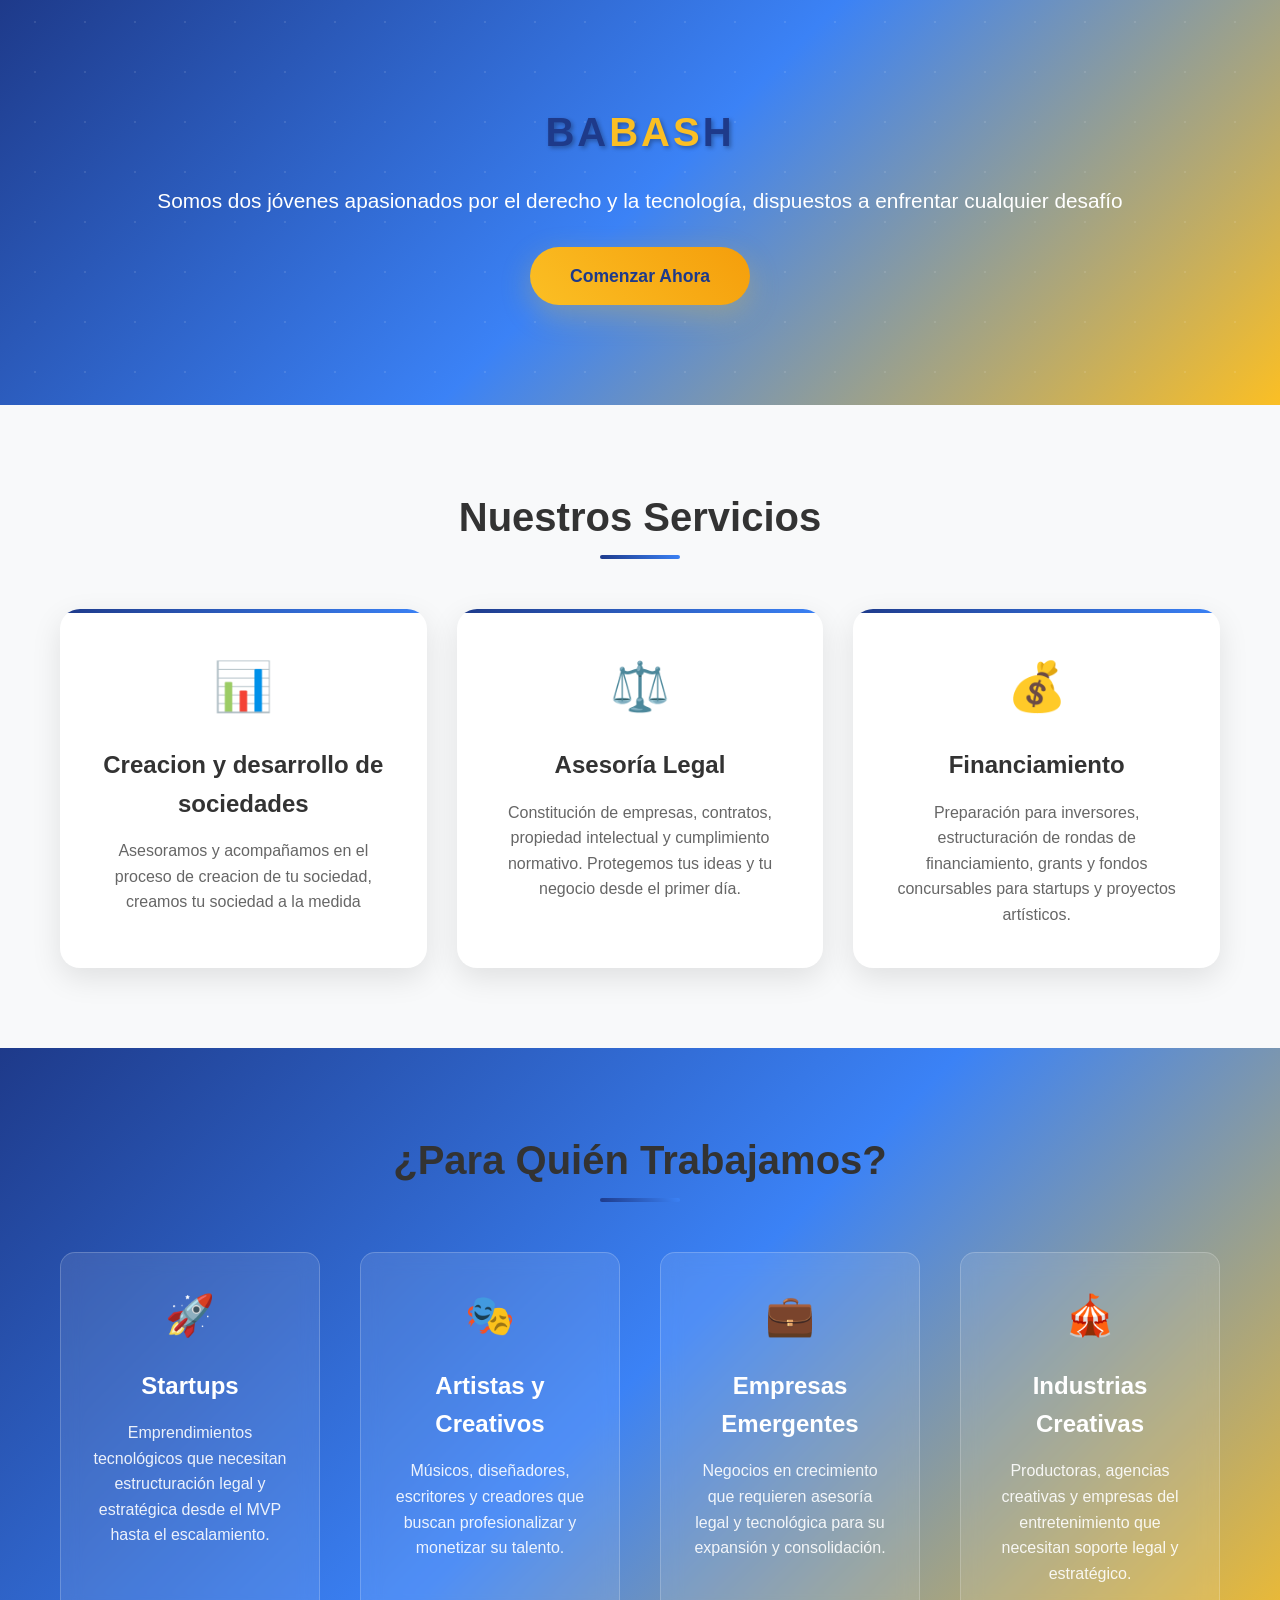
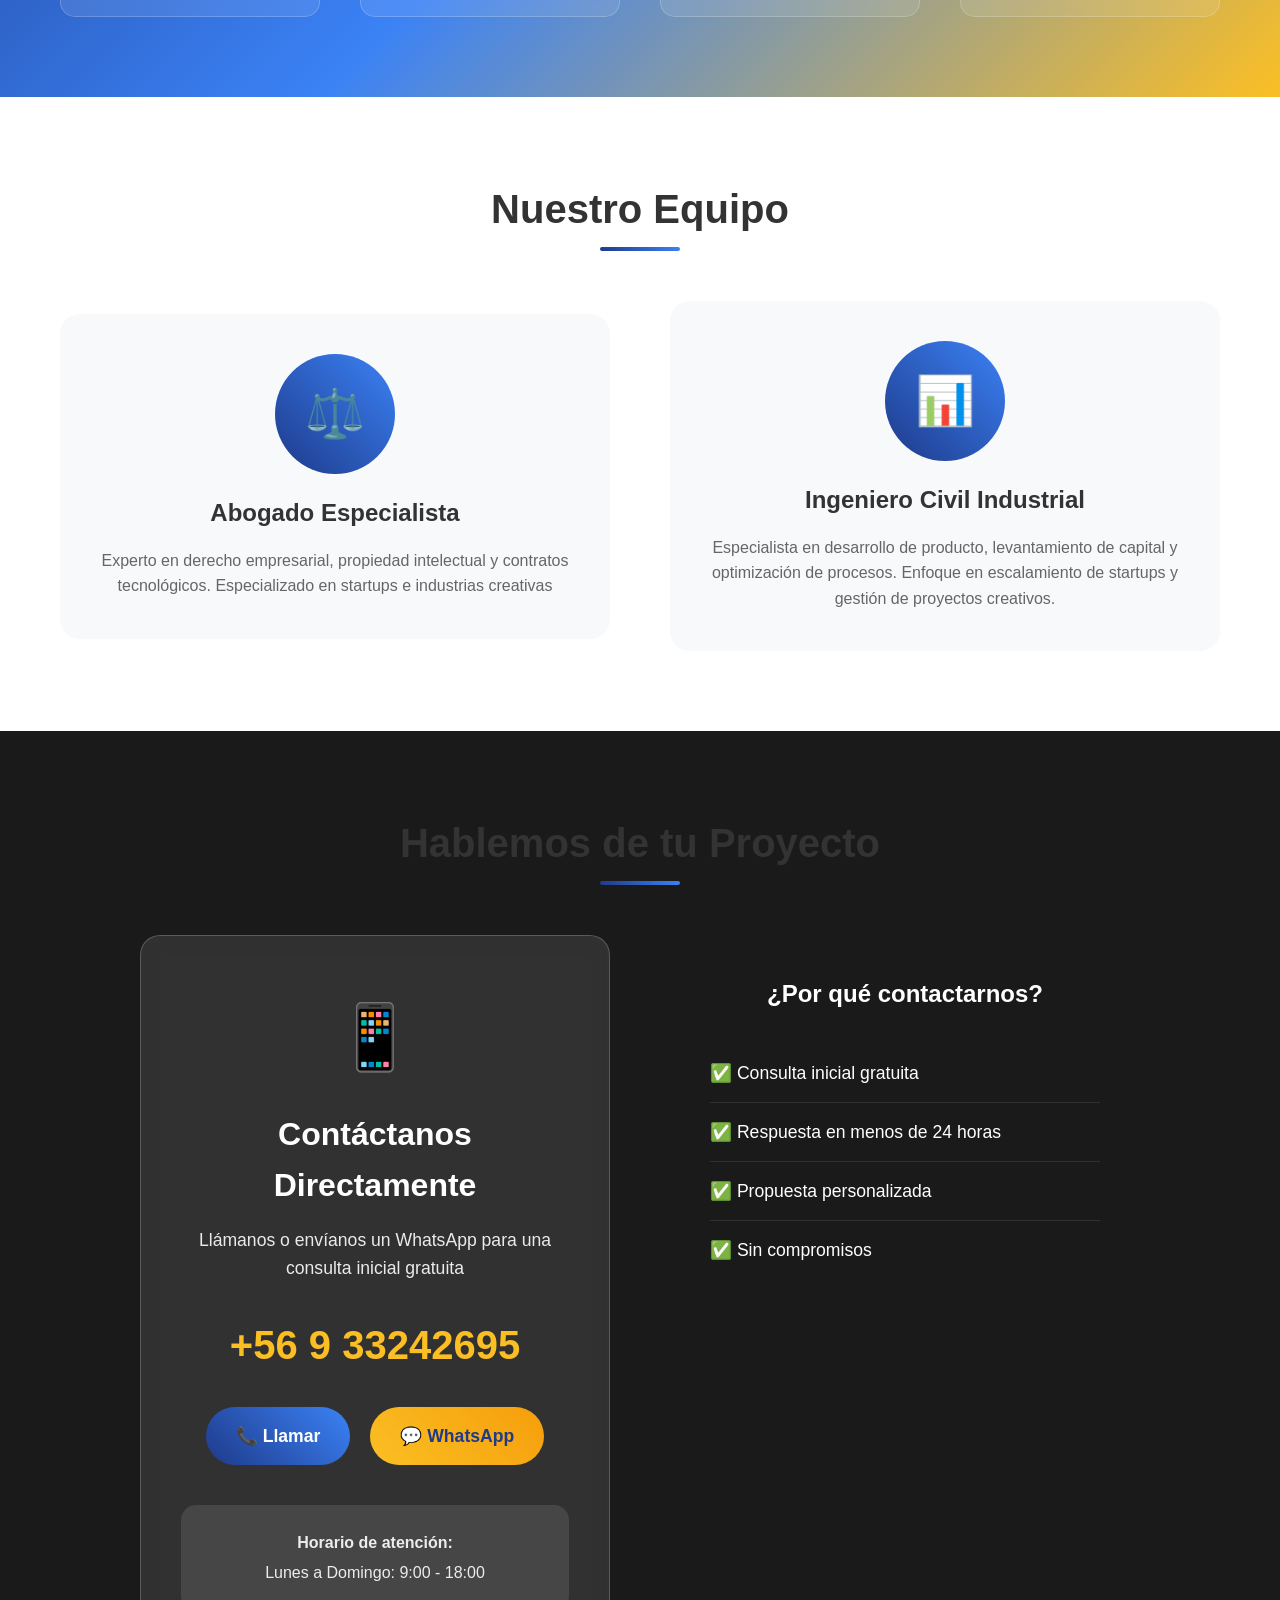
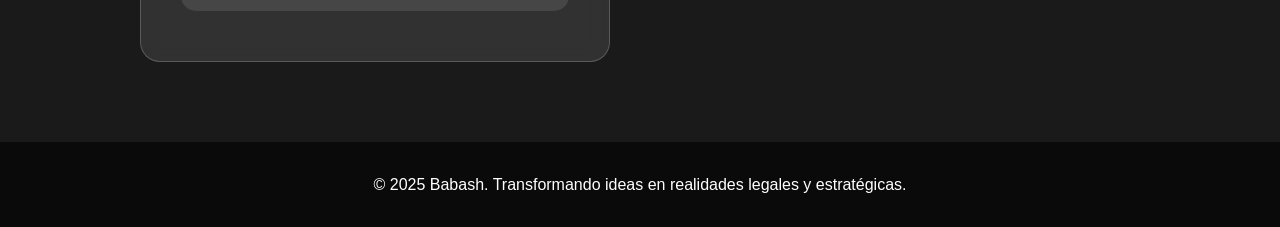
==== index.html @ da01918e "Update index.html" ====
<!DOCTYPE html>
<html lang="es">
  <head>
    <meta charset="UTF-8" />
    <meta name="viewport" content="width=device-width, initial-scale=1.0" />
    <title>
      Babash - Asesoría Legal y Estratégica para emprendedoresas
    </title>

    <!-- ===== FAVICON MEJORADO ===== -->
    <!-- ===== FAVICON ACTUAL ===== -->
    <link rel="icon" type="image/png" href="img/Ventana.png" />

    <!-- ===== CSS MODULAR ===== -->
    <link rel="stylesheet" href="css/main.css" />
    <link rel="stylesheet" href="css/hero.css" />
    <link rel="stylesheet" href="css/services.css" />
    <link rel="stylesheet" href="css/audience.css" />
    <link rel="stylesheet" href="css/about.css" />
    <link rel="stylesheet" href="css/contact.css" />
    <link rel="stylesheet" href="css/footer.css" />
  </head>
  <body>
    <!-- ===== HERO SECTION ===== -->
    <section class="hero gradient-bg">
      <div class="container">
        <div class="logo-text">
          <span class="ba">BA</span><span class="bash">BAS</span
          ><span class="h-blue">H</span>
        </div>
        <!-- <h1>BABASH</h1> -->
        <p>
          Somos dos jóvenes apasionados por el derecho y la tecnología,
          dispuestos a enfrentar cualquier desafío
        </p>
        <a href="#contacto" class="cta-button">Comenzar Ahora</a>
      </div>
    </section>

    <!-- ===== SERVICES SECTION ===== -->
    <section class="services">
      <div class="container">
        <h2 class="section-title">Nuestros Servicios</h2>
        <div class="services-grid">
          <div class="service-card">
            <div class="service-icon">📊</div>
            <h3> Creacion y desarrollo de sociedades </h3>
            <p>
              Asesoramos y acompañamos en el proceso de creacion de tu sociedad,
              creamos tu sociedad a la medida 
            </p>
          </div>

          <div class="service-card">
            <div class="service-icon">⚖️</div>
            <h3>Asesoría Legal</h3>
            <p>
              Constitución de empresas, contratos, propiedad intelectual y
              cumplimiento normativo. Protegemos tus ideas y tu negocio desde el
              primer día.
            </p>
          </div>
          <div class="service-card">
            <div class="service-icon">💰</div>
            <h3>Financiamiento</h3>
            <p>
              Preparación para inversores, estructuración de rondas de
              financiamiento, grants y fondos concursables para startups y
              proyectos artísticos.
            </p>
          </div>
        </div>
      </div>
    </section>

    <!-- ===== TARGET AUDIENCE SECTION ===== -->
    <section class="target-audience">
      <div class="container">
        <h2 class="section-title">¿Para Quién Trabajamos?</h2>
        <div class="audience-grid">
          <div class="audience-card">
            <div class="audience-icon">🚀</div>
            <h3>Startups</h3>
            <p>
              Emprendimientos tecnológicos que necesitan estructuración legal y
              estratégica desde el MVP hasta el escalamiento.
            </p>
          </div>
          <div class="audience-card">
            <div class="audience-icon">🎭</div>
            <h3>Artistas y Creativos</h3>
            <p>
              Músicos, diseñadores, escritores y creadores que buscan
              profesionalizar y monetizar su talento.
            </p>
          </div>
          <div class="audience-card">
            <div class="audience-icon">💼</div>
            <h3>Empresas Emergentes</h3>
            <p>
              Negocios en crecimiento que requieren asesoría legal y tecnológica
              para su expansión y consolidación.
            </p>
          </div>
          <div class="audience-card">
            <div class="audience-icon">🎪</div>
            <h3>Industrias Creativas</h3>
            <p>
              Productoras, agencias creativas y empresas del entretenimiento que
              necesitan soporte legal y estratégico.
            </p>
          </div>
        </div>
      </div>
    </section>

    <!-- ===== ABOUT SECTION ===== -->
    <section class="about">
      <div class="container">
        <h2 class="section-title">Nuestro Equipo</h2>
        <div class="about-content">
          <div class="profile-card">
            <div class="profile-avatar">⚖️</div>
            <h3>Abogado Especialista</h3>
            <p>
              Experto en derecho empresarial, propiedad intelectual y contratos
              tecnológicos. Especializado en startups e industrias creativas
            </p>
          </div>
          <div class="profile-card">
            <div class="profile-avatar">📊</div>
            <h3>Ingeniero Civil Industrial</h3>
            <p>
              Especialista en desarrollo de producto, levantamiento de capital y
              optimización de procesos. Enfoque en escalamiento de startups y
              gestión de proyectos creativos.
            </p>
          </div>
        </div>
      </div>
    </section>

    <!-- ===== CONTACT SECTION ===== -->
    <section class="contact" id="contacto">
      <div class="container">
        <h2 class="section-title">Hablemos de tu Proyecto</h2>
        <div class="contact-info">
          <div class="contact-card">
            <div class="contact-icon">📱</div>
            <h3>Contáctanos Directamente</h3>
            <p>
              Llámanos o envíanos un WhatsApp para una consulta inicial gratuita
            </p>
            <div class="phone-number">
              <a href="tel:+56933242695" class="phone-link">+56 9 33242695</a>
            </div>
            <div class="contact-buttons">
              <a href="tel:+56933242695" class="contact-btn call-btn"
                >📞 Llamar</a
              >
              <a
                href="https://wa.me/56933242695?text=Hola%2C%20me%20interesa%20conocer%20más%20sobre%20sus%20servicios%20de%20consultoría"
                target="_blank"
                class="contact-btn whatsapp-btn"
                >💬 WhatsApp</a
              >
            </div>
            <div class="availability">
              <p><strong>Horario de atención:</strong></p>
              <p>Lunes a Domingo: 9:00 - 18:00</p>
            </div>
          </div>
          <div class="contact-benefits">
            <h4>¿Por qué contactarnos?</h4>
            <ul>
              <li>✅ Consulta inicial gratuita</li>
              <li>✅ Respuesta en menos de 24 horas</li>
              <li>✅ Propuesta personalizada</li>
              <li>✅ Sin compromisos</li>
            </ul>
          </div>
        </div>
      </div>
    </section>

    <!-- ===== FOOTER SECTION ===== -->
    <footer class="footer">
      <div class="container">
        <p>
          &copy; 2025 Babash. Transformando ideas en realidades legales y
          estratégicas.
        </p>
      </div>
    </footer>

    <!-- ===== JAVASCRIPT MODULAR ===== -->
    <script src="js/main.js"></script>
  </body>
</html>
---- css/main.css ----
/* ===== VARIABLES GLOBALES ===== */
:root {
  --primary-blue: #1e3a8a;
  --secondary-blue: #3b82f6;
  --primary-yellow: #fbbf24;
  --secondary-yellow: #f59e0b;
  --text-dark: #333;
  --text-light: #666;
  --bg-light: #f8f9fa;
  --bg-dark: #1a1a1a;
  --white: #ffffff;
  --shadow-light: rgba(0, 0, 0, 0.1);
  --shadow-medium: rgba(0, 0, 0, 0.15);
  --shadow-heavy: rgba(0, 0, 0, 0.3);
  --gradient-primary: linear-gradient(
    135deg,
    var(--primary-blue) 0%,
    var(--secondary-blue) 50%,
    var(--primary-yellow) 100%
  );
  --gradient-yellow: linear-gradient(
    45deg,
    var(--primary-yellow),
    var(--secondary-yellow)
  );
  --gradient-blue: linear-gradient(
    45deg,
    var(--primary-blue),
    var(--secondary-blue)
  );
  --border-radius: 20px;
  --border-radius-small: 15px;
  --border-radius-large: 50px;
  --transition: all 0.3s ease;
  --container-max-width: 1200px;
  --section-padding: 80px 0;
}

/* ===== RESET Y ESTILOS BASE ===== */
* {
  margin: 0;
  padding: 0;
  box-sizing: border-box;
}

body {
  font-family: "Segoe UI", Tahoma, Geneva, Verdana, sans-serif;
  line-height: 1.6;
  color: var(--text-dark);
  overflow-x: hidden;
}

.container {
  max-width: var(--container-max-width);
  margin: 0 auto;
  padding: 0 20px;
}

/* ===== UTILIDADES ===== */
.section-title {
  text-align: center;
  font-size: 2.5rem;
  margin-bottom: 60px;
  color: var(--text-dark);
  position: relative;
}

.section-title::after {
  content: "";
  position: absolute;
  bottom: -10px;
  left: 50%;
  transform: translateX(-50%);
  width: 80px;
  height: 4px;
  background: var(--gradient-blue);
  border-radius: 2px;
}

/* ===== ANIMACIONES ===== */
@keyframes slideInUp {
  from {
    opacity: 0;
    transform: translateY(30px);
  }
  to {
    opacity: 1;
    transform: translateY(0);
  }
}

@keyframes float {
  0% {
    transform: translate(0, 0);
  }
  100% {
    transform: translate(-50px, -50px);
  }
}

/* ===== RESPONSIVE ===== */
@media (max-width: 768px) {
  .section-title {
    font-size: 2rem;
  }

  .container {
    padding: 0 15px;
  }
}
---- css/hero.css ----
/* ===== HERO SECTION ===== */
.gradient-bg {
  background: var(--gradient-primary);
  position: relative;
  overflow: hidden;
}

.gradient-bg::before {
  content: "";
  position: absolute;
  top: -50%;
  left: -50%;
  width: 200%;
  height: 200%;
  background: radial-gradient(
    circle,
    rgba(255, 255, 255, 0.1) 1px,
    transparent 1px
  );
  background-size: 50px 50px;
  animation: float 20s linear infinite;
}

.hero {
  padding: 100px 0;
  text-align: center;
  color: var(--white);
  position: relative;
  z-index: 1;
}

.logo-text {
  font-size: 2.5rem;
  font-weight: 700;
  margin-bottom: 20px;
  text-shadow: 2px 2px 4px rgba(0, 0, 0, 0.3);
  animation: slideInUp 1s ease-out 0.1s both;
  letter-spacing: 3px;
  text-transform: uppercase;
}

.logo-text .ba {
  color: var(--primary-blue);
}

.logo-text .bash {
  color: var(--primary-yellow);
}

.logo-text .h-blue {
  color: var(--primary-blue);
}

.hero-logo {
  margin-bottom: 30px;
  animation: slideInUp 1s ease-out 0.1s both;
}

.logo-image {
  max-width: 200px;
  height: auto;
  border-radius: 15px;
  box-shadow: 0 10px 30px rgba(0, 0, 0, 0.2);
  transition: var(--transition);
}

.logo-image:hover {
  transform: scale(1.05);
  box-shadow: 0 15px 40px rgba(0, 0, 0, 0.3);
}

.hero h1 {
  font-size: 3.5rem;
  margin-bottom: 20px;
  font-weight: 700;
  text-shadow: 2px 2px 4px rgba(0, 0, 0, 0.3);
  animation: slideInUp 1s ease-out;
}

.hero p {
  font-size: 1.3rem;
  margin-bottom: 30px;
  opacity: 0.9;
  animation: slideInUp 1s ease-out 0.2s both;
}

.cta-button {
  display: inline-block;
  background: var(--gradient-yellow);
  color: var(--primary-blue);
  padding: 15px 40px;
  text-decoration: none;
  border-radius: var(--border-radius-large);
  font-weight: 600;
  font-size: 1.1rem;
  transition: var(--transition);
  box-shadow: 0 10px 30px rgba(251, 191, 36, 0.3);
  animation: slideInUp 1s ease-out 0.4s both;
}

.cta-button:hover {
  transform: translateY(-3px);
  box-shadow: 0 15px 40px rgba(251, 191, 36, 0.4);
}

/* ===== RESPONSIVE HERO ===== */
@media (max-width: 768px) {
  .hero h1 {
    font-size: 2.5rem;
  }

  .hero p {
    font-size: 1.1rem;
  }

  .logo-text {
    font-size: 2rem;
  }

  .logo-image {
    max-width: 150px;
  }
}
---- css/services.css ----
/* ===== SERVICES SECTION ===== */
.services {
  padding: var(--section-padding);
  background: var(--bg-light);
}

.services-grid {
  display: grid;
  grid-template-columns: repeat(auto-fit, minmax(300px, 1fr));
  gap: 30px;
  margin-top: 50px;
}

.service-card {
  background: var(--white);
  padding: 40px 30px;
  border-radius: var(--border-radius);
  text-align: center;
  box-shadow: 0 10px 30px var(--shadow-light);
  transition: var(--transition);
  position: relative;
  overflow: hidden;
}

.service-card::before {
  content: "";
  position: absolute;
  top: 0;
  left: 0;
  right: 0;
  height: 4px;
  background: var(--gradient-blue);
}

.service-card:hover {
  transform: translateY(-10px);
  box-shadow: 0 20px 50px var(--shadow-medium);
}

.service-icon {
  font-size: 3rem;
  margin-bottom: 20px;
  color: var(--primary-blue);
}

.service-card h3 {
  font-size: 1.5rem;
  margin-bottom: 15px;
  color: var(--text-dark);
}

.service-card p {
  color: var(--text-light);
  line-height: 1.6;
}

/* ===== RESPONSIVE SERVICES ===== */
@media (max-width: 768px) {
  .services-grid {
    grid-template-columns: 1fr;
  }
}
---- css/audience.css ----
/* ===== TARGET AUDIENCE SECTION ===== */
.target-audience {
  padding: var(--section-padding);
  background: var(--gradient-primary);
  color: var(--white);
}

.audience-grid {
  display: grid;
  grid-template-columns: repeat(auto-fit, minmax(250px, 1fr));
  gap: 40px;
  margin-top: 50px;
}

.audience-card {
  text-align: center;
  padding: 30px;
  background: rgba(255, 255, 255, 0.1);
  border-radius: var(--border-radius-small);
  backdrop-filter: blur(10px);
  border: 1px solid rgba(255, 255, 255, 0.2);
  transition: var(--transition);
}

.audience-card:hover {
  transform: translateY(-5px);
  background: rgba(255, 255, 255, 0.15);
}

.audience-icon {
  font-size: 2.5rem;
  margin-bottom: 20px;
}

.audience-card h3 {
  font-size: 1.5rem;
  margin-bottom: 15px;
  color: var(--white);
}

.audience-card p {
  color: rgba(255, 255, 255, 0.9);
  line-height: 1.6;
}
---- css/about.css ----
/* ===== ABOUT SECTION ===== */
.about {
  padding: var(--section-padding);
  background: var(--white);
}

.about-content {
  display: grid;
  grid-template-columns: 1fr 1fr;
  gap: 60px;
  align-items: center;
}

.profile-card {
  text-align: center;
  padding: 40px;
  background: var(--bg-light);
  border-radius: var(--border-radius);
  transition: var(--transition);
}

.profile-card:hover {
  transform: translateY(-5px);
  box-shadow: 0 20px 40px var(--shadow-light);
}

.profile-avatar {
  width: 120px;
  height: 120px;
  border-radius: 50%;
  background: var(--gradient-blue);
  margin: 0 auto 20px;
  display: flex;
  align-items: center;
  justify-content: center;
  font-size: 3rem;
  color: var(--white);
}

.profile-card h3 {
  font-size: 1.5rem;
  margin-bottom: 15px;
  color: var(--text-dark);
}

.profile-card p {
  color: var(--text-light);
  line-height: 1.6;
}

/* ===== RESPONSIVE ABOUT ===== */
@media (max-width: 768px) {
  .about-content {
    grid-template-columns: 1fr;
    gap: 40px;
  }
}
---- css/contact.css ----
/* ===== CONTACT SECTION ===== */
.contact {
  padding: var(--section-padding);
  background: var(--bg-dark);
  color: var(--white);
}

.contact-info {
  display: grid;
  grid-template-columns: 1fr 1fr;
  gap: 60px;
  align-items: start;
  max-width: 1000px;
  margin: 0 auto;
}

.contact-card {
  text-align: center;
  padding: 50px 40px;
  background: rgba(255, 255, 255, 0.1);
  border-radius: var(--border-radius);
  backdrop-filter: blur(10px);
  border: 1px solid rgba(255, 255, 255, 0.2);
}

.contact-icon {
  font-size: 4rem;
  margin-bottom: 20px;
}

.contact-card h3 {
  font-size: 2rem;
  margin-bottom: 15px;
  color: var(--white);
}

.contact-card p {
  font-size: 1.1rem;
  margin-bottom: 30px;
  opacity: 0.9;
}

.phone-number {
  margin-bottom: 30px;
}

.phone-link {
  font-size: 2.5rem;
  font-weight: 700;
  color: var(--primary-yellow);
  text-decoration: none;
  display: block;
  margin-bottom: 20px;
  transition: var(--transition);
}

.phone-link:hover {
  color: var(--secondary-yellow);
  transform: scale(1.05);
}

.contact-buttons {
  display: flex;
  gap: 20px;
  justify-content: center;
  margin-bottom: 40px;
}

.contact-btn {
  padding: 15px 30px;
  border-radius: var(--border-radius-large);
  text-decoration: none;
  font-weight: 600;
  font-size: 1.1rem;
  transition: var(--transition);
  display: flex;
  align-items: center;
  gap: 10px;
}

.call-btn {
  background: var(--gradient-blue);
  color: var(--white);
}

.whatsapp-btn {
  background: var(--gradient-yellow);
  color: var(--primary-blue);
}

.contact-btn:hover {
  transform: translateY(-3px);
  box-shadow: 0 10px 30px var(--shadow-heavy);
}

.availability {
  background: rgba(255, 255, 255, 0.1);
  padding: 20px;
  border-radius: var(--border-radius-small);
  margin-top: 20px;
}

.availability p {
  margin: 5px 0;
  font-size: 1rem;
}

.contact-benefits {
  padding: 40px;
}

.contact-benefits h4 {
  font-size: 1.5rem;
  margin-bottom: 30px;
  color: var(--white);
  text-align: center;
}

.contact-benefits ul {
  list-style: none;
  padding: 0;
}

.contact-benefits li {
  padding: 15px 0;
  font-size: 1.1rem;
  border-bottom: 1px solid rgba(255, 255, 255, 0.1);
}

.contact-benefits li:last-child {
  border-bottom: none;
}

/* ===== RESPONSIVE CONTACT ===== */
@media (max-width: 768px) {
  .contact-info {
    grid-template-columns: 1fr;
    gap: 40px;
  }

  .contact-buttons {
    flex-direction: column;
    gap: 15px;
  }

  .phone-link {
    font-size: 2rem;
  }
}
---- css/footer.css ----
/* ===== FOOTER SECTION ===== */
.footer {
  background: #0a0a0a;
  color: var(--white);
  text-align: center;
  padding: 30px 0;
}
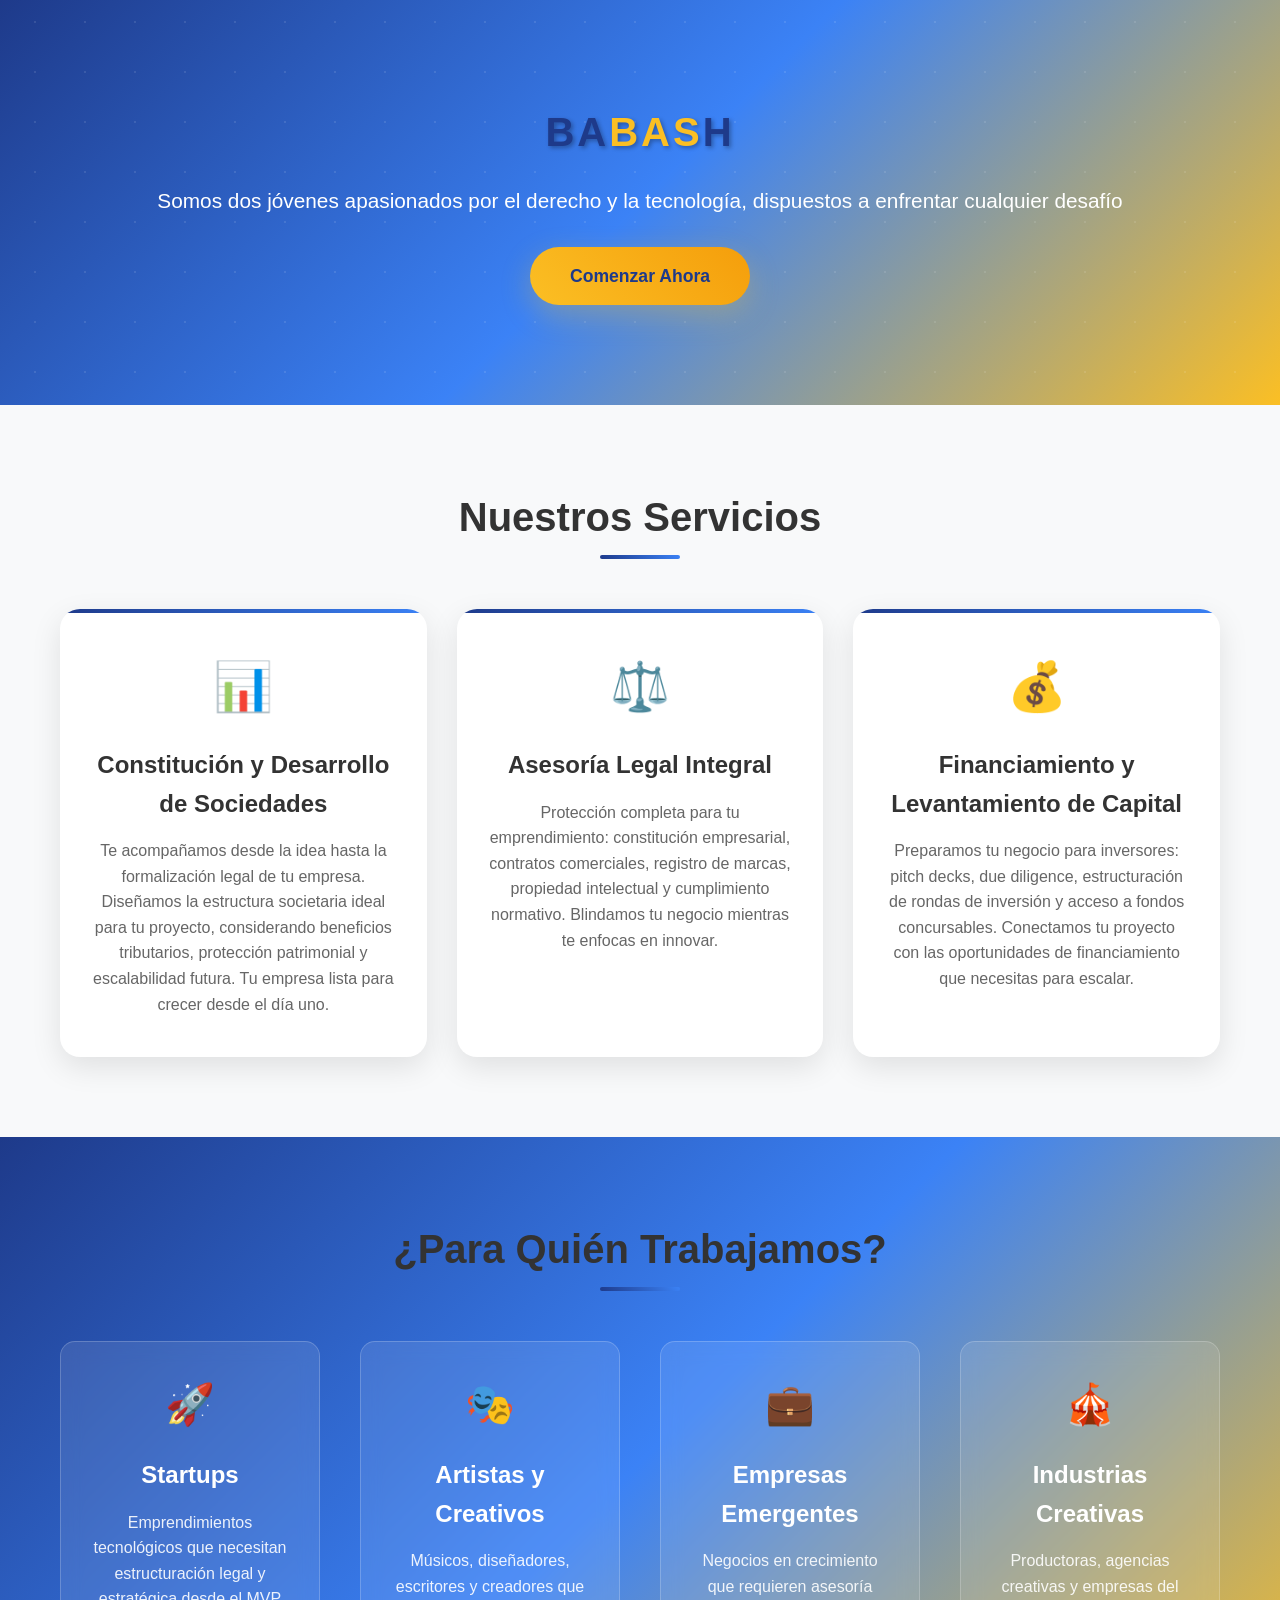
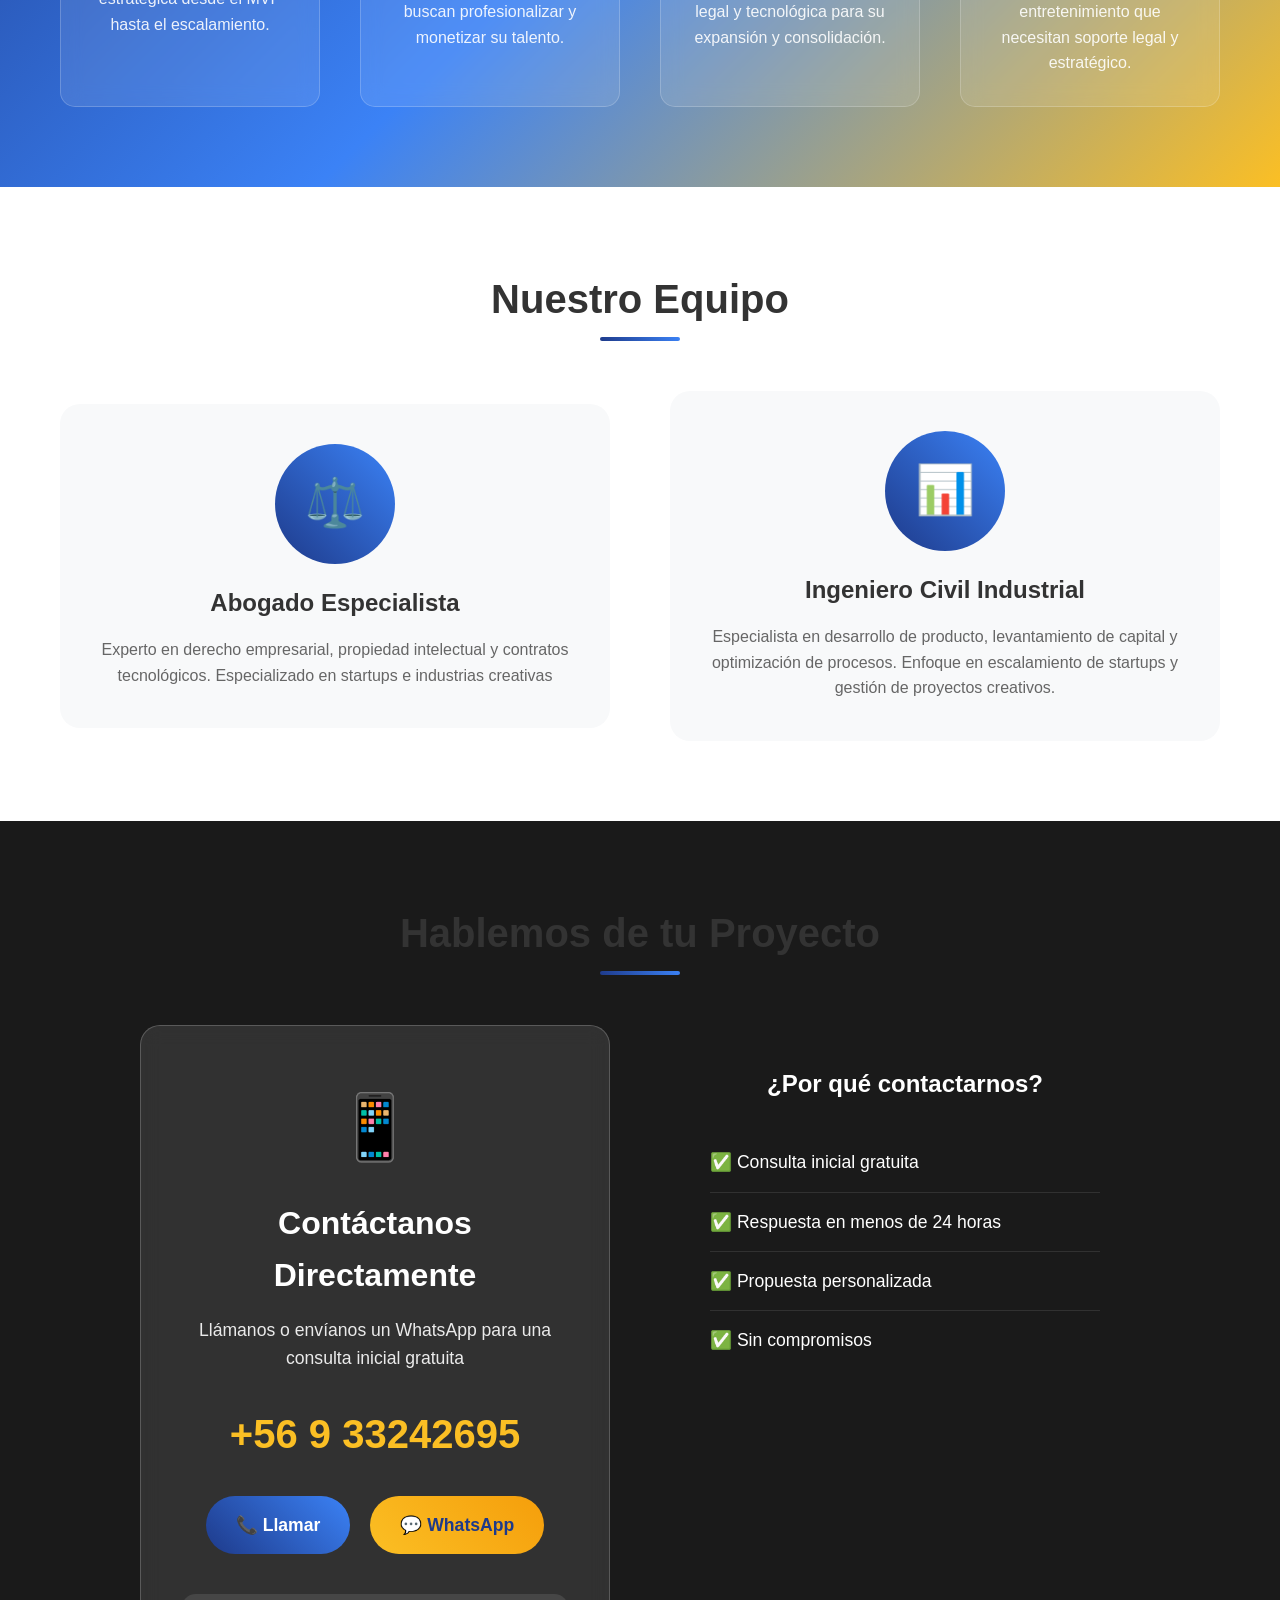
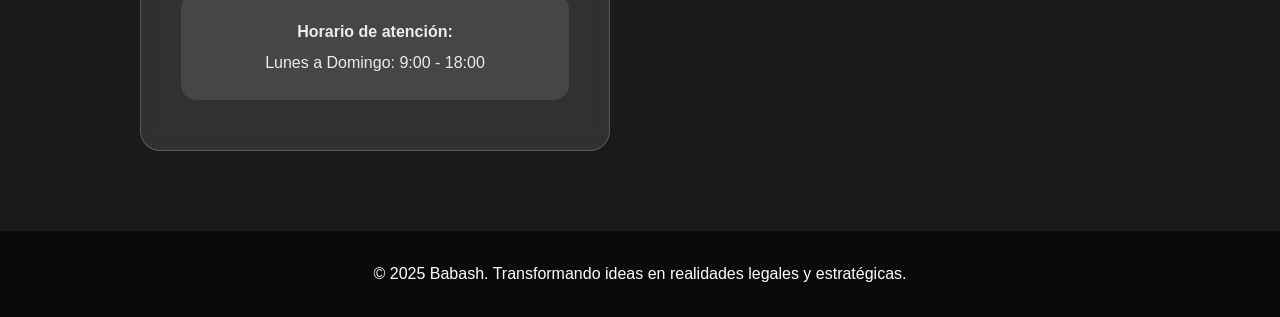
==== commit 08f20dae: "Mejorar texto de servicios para emprendedores" ====
--- a/index.html
+++ b/index.html
@@ -3,9 +3,7 @@
   <head>
     <meta charset="UTF-8" />
     <meta name="viewport" content="width=device-width, initial-scale=1.0" />
-    <title>
-      Babash - Asesoría Legal y Estratégica para emprendedoresas
-    </title>
+    <title>Babash - Asesoría Legal y Estratégica para emprendedoresas</title>
 
     <!-- ===== FAVICON MEJORADO ===== -->
     <!-- ===== FAVICON ACTUAL ===== -->
@@ -44,29 +42,34 @@
         <div class="services-grid">
           <div class="service-card">
             <div class="service-icon">📊</div>
-            <h3> Creacion y desarrollo de sociedades </h3>
-            <p>
-              Asesoramos y acompañamos en el proceso de creacion de tu sociedad,
-              creamos tu sociedad a la medida 
+            <h3>Constitución y Desarrollo de Sociedades</h3>
+            <p>
+              Te acompañamos desde la idea hasta la formalización legal de tu
+              empresa. Diseñamos la estructura societaria ideal para tu
+              proyecto, considerando beneficios tributarios, protección
+              patrimonial y escalabilidad futura. Tu empresa lista para crecer
+              desde el día uno.
             </p>
           </div>
 
           <div class="service-card">
             <div class="service-icon">⚖️</div>
-            <h3>Asesoría Legal</h3>
-            <p>
-              Constitución de empresas, contratos, propiedad intelectual y
-              cumplimiento normativo. Protegemos tus ideas y tu negocio desde el
-              primer día.
+            <h3>Asesoría Legal Integral</h3>
+            <p>
+              Protección completa para tu emprendimiento: constitución
+              empresarial, contratos comerciales, registro de marcas, propiedad
+              intelectual y cumplimiento normativo. Blindamos tu negocio
+              mientras te enfocas en innovar.
             </p>
           </div>
           <div class="service-card">
             <div class="service-icon">💰</div>
-            <h3>Financiamiento</h3>
-            <p>
-              Preparación para inversores, estructuración de rondas de
-              financiamiento, grants y fondos concursables para startups y
-              proyectos artísticos.
+            <h3>Financiamiento y Levantamiento de Capital</h3>
+            <p>
+              Preparamos tu negocio para inversores: pitch decks, due diligence,
+              estructuración de rondas de inversión y acceso a fondos
+              concursables. Conectamos tu proyecto con las oportunidades de
+              financiamiento que necesitas para escalar.
             </p>
           </div>
         </div>
@@ -197,4 +200,3 @@
     <script src="js/main.js"></script>
   </body>
 </html>
-
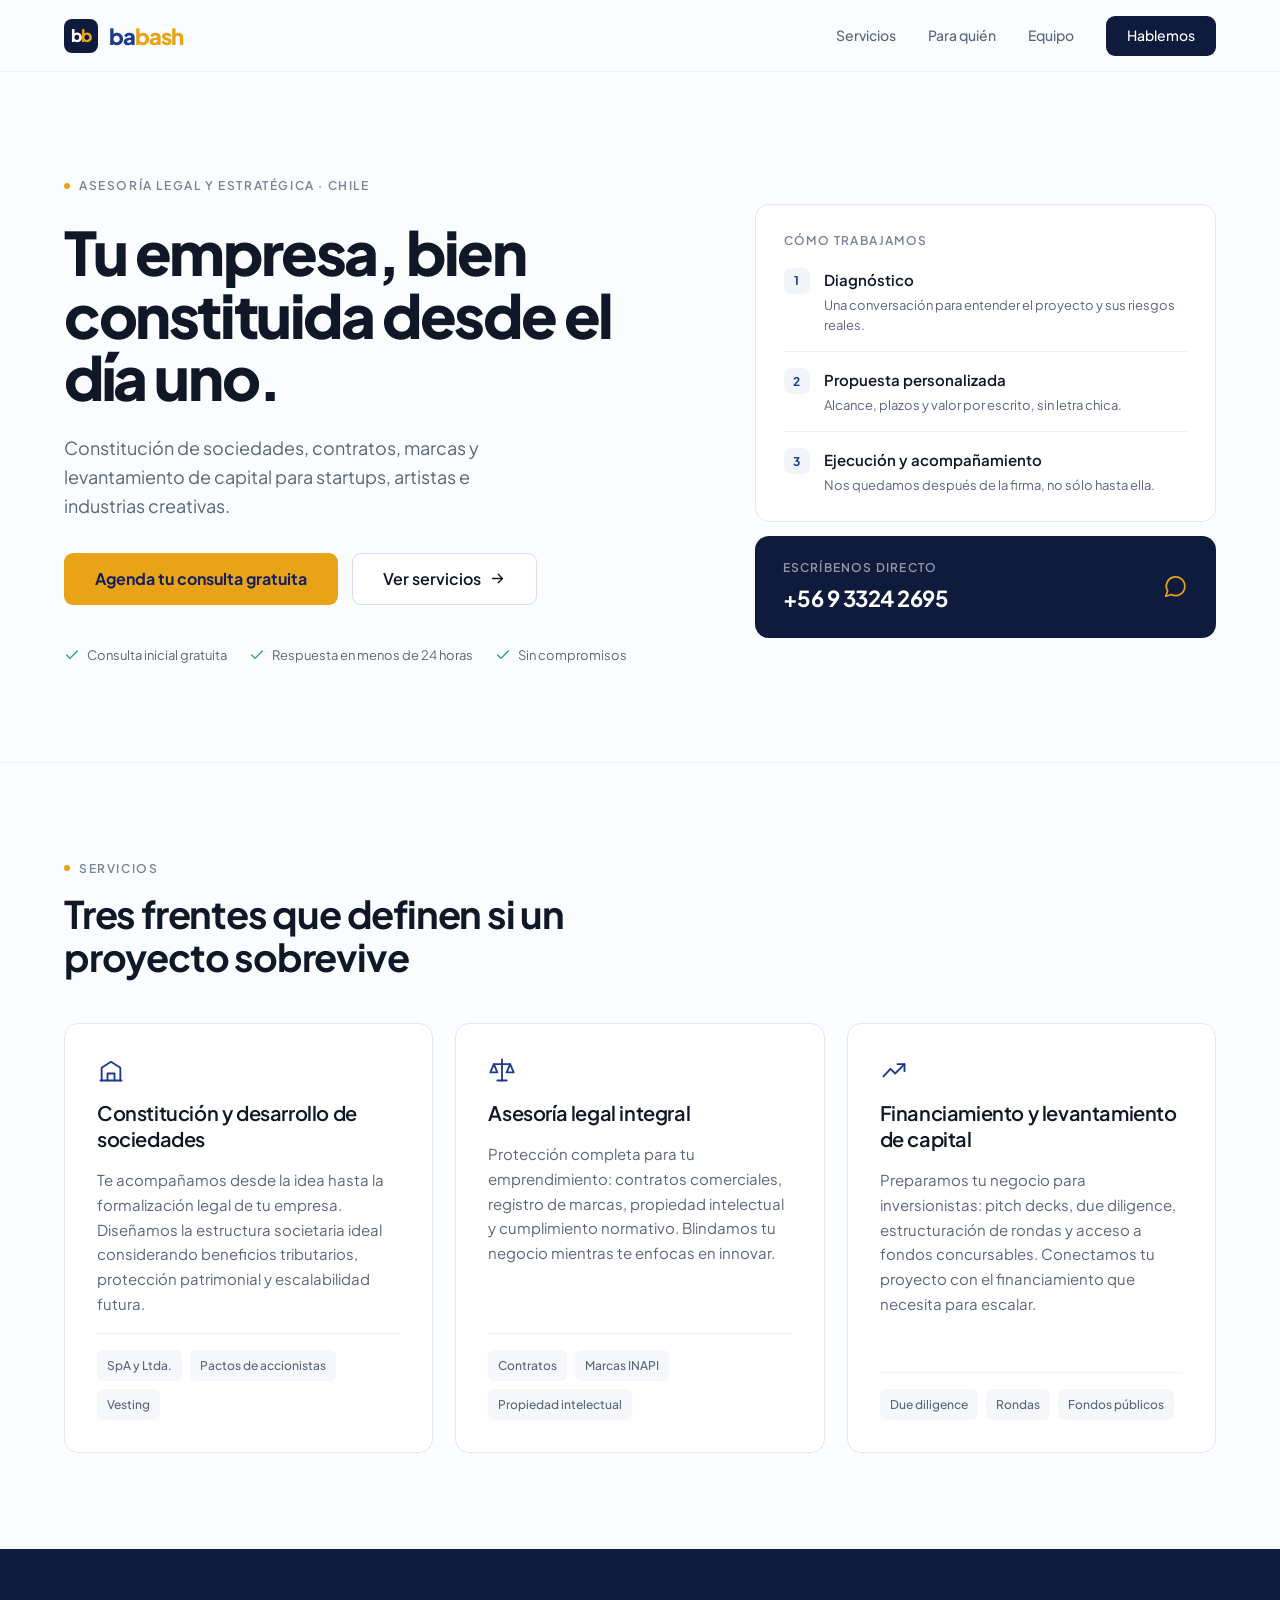
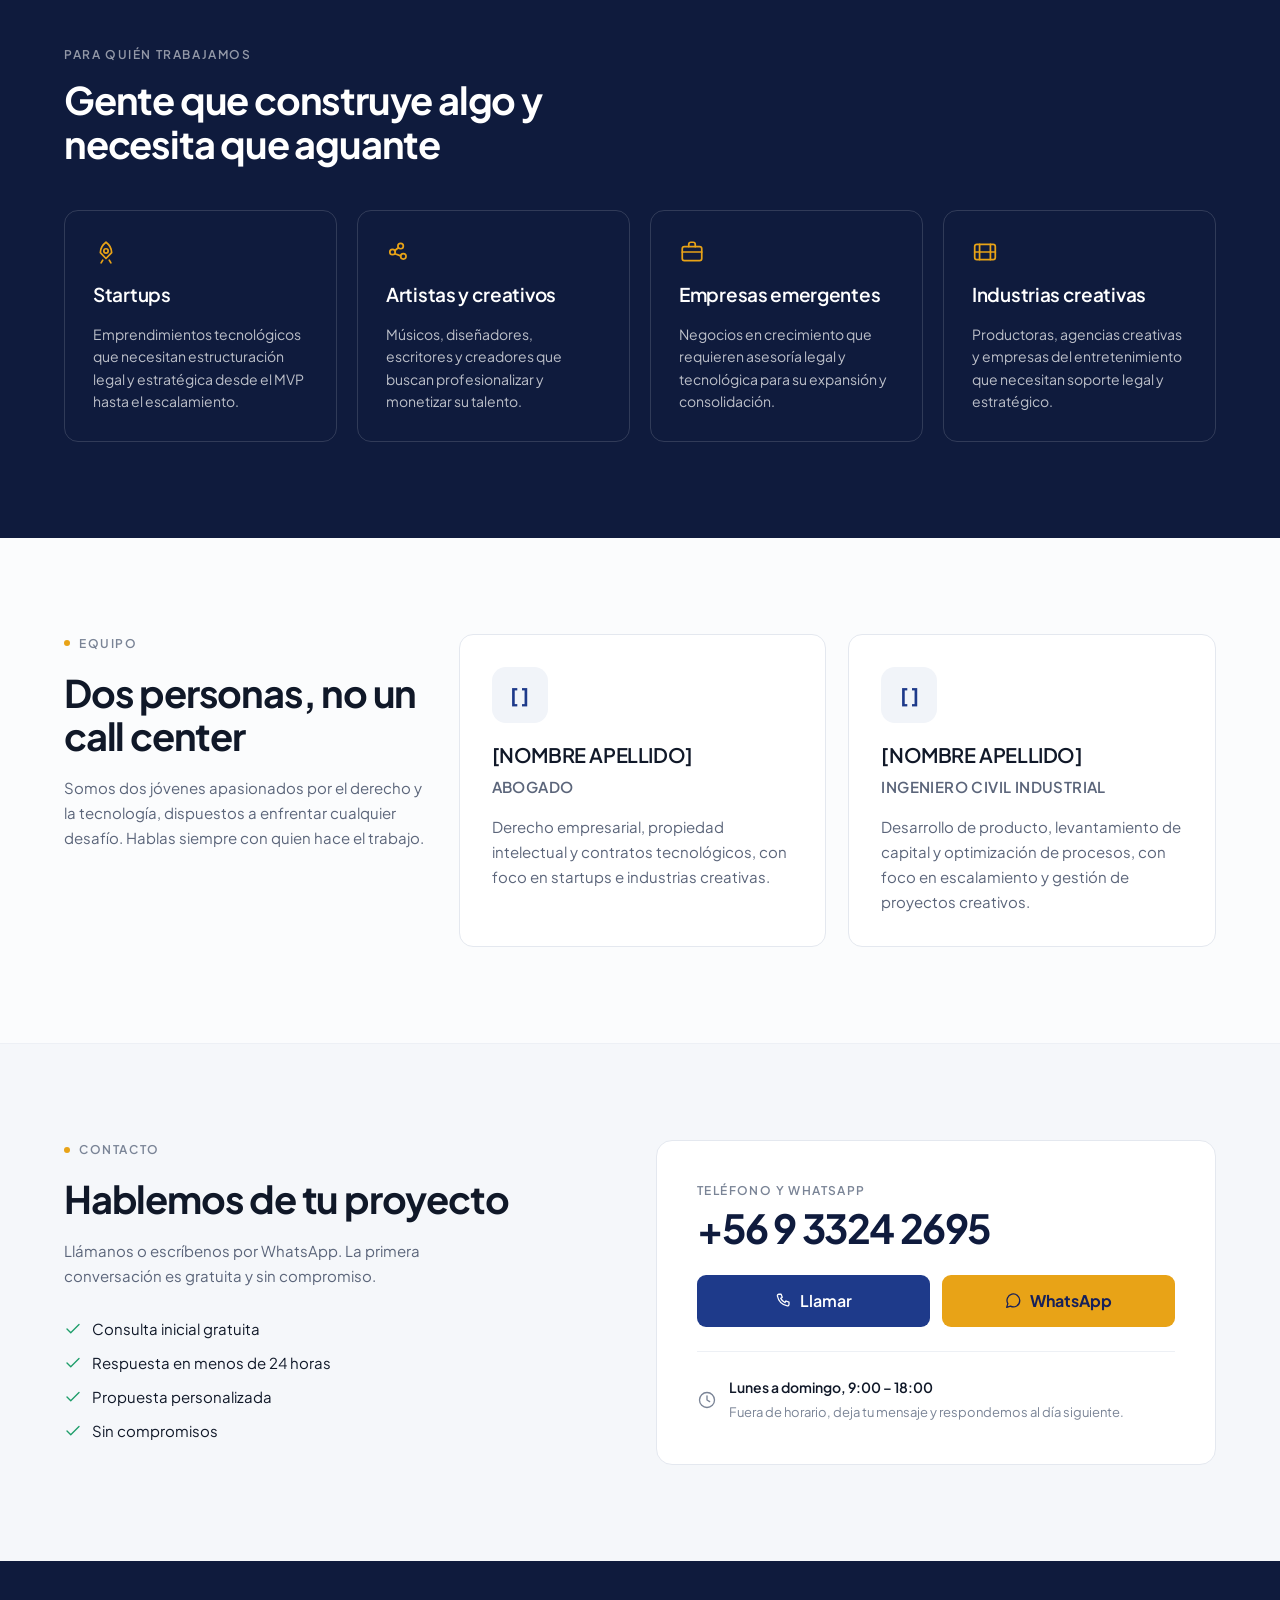
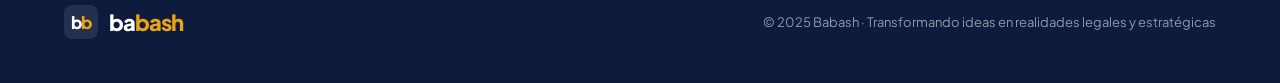
==== commit cb5474f9: "Rediseño: identidad refinada y sistema visual nuevo Logo: - Unifica las tres versiones que convivían" ====
--- a/index.html
+++ b/index.html
@@ -1,202 +1,689 @@
-<!DOCTYPE html>
-<html lang="es">
-  <head>
-    <meta charset="UTF-8" />
-    <meta name="viewport" content="width=device-width, initial-scale=1.0" />
-    <title>Babash - Asesoría Legal y Estratégica para emprendedoresas</title>
-
-    <!-- ===== FAVICON MEJORADO ===== -->
-    <!-- ===== FAVICON ACTUAL ===== -->
-    <link rel="icon" type="image/png" href="img/Ventana.png" />
-
-    <!-- ===== CSS MODULAR ===== -->
-    <link rel="stylesheet" href="css/main.css" />
-    <link rel="stylesheet" href="css/hero.css" />
-    <link rel="stylesheet" href="css/services.css" />
-    <link rel="stylesheet" href="css/audience.css" />
-    <link rel="stylesheet" href="css/about.css" />
-    <link rel="stylesheet" href="css/contact.css" />
-    <link rel="stylesheet" href="css/footer.css" />
-  </head>
-  <body>
-    <!-- ===== HERO SECTION ===== -->
-    <section class="hero gradient-bg">
-      <div class="container">
-        <div class="logo-text">
-          <span class="ba">BA</span><span class="bash">BAS</span
-          ><span class="h-blue">H</span>
-        </div>
-        <!-- <h1>BABASH</h1> -->
-        <p>
-          Somos dos jóvenes apasionados por el derecho y la tecnología,
-          dispuestos a enfrentar cualquier desafío
-        </p>
-        <a href="#contacto" class="cta-button">Comenzar Ahora</a>
-      </div>
-    </section>
-
-    <!-- ===== SERVICES SECTION ===== -->
-    <section class="services">
-      <div class="container">
-        <h2 class="section-title">Nuestros Servicios</h2>
-        <div class="services-grid">
-          <div class="service-card">
-            <div class="service-icon">📊</div>
-            <h3>Constitución y Desarrollo de Sociedades</h3>
-            <p>
-              Te acompañamos desde la idea hasta la formalización legal de tu
-              empresa. Diseñamos la estructura societaria ideal para tu
-              proyecto, considerando beneficios tributarios, protección
-              patrimonial y escalabilidad futura. Tu empresa lista para crecer
-              desde el día uno.
-            </p>
-          </div>
-
-          <div class="service-card">
-            <div class="service-icon">⚖️</div>
-            <h3>Asesoría Legal Integral</h3>
-            <p>
-              Protección completa para tu emprendimiento: constitución
-              empresarial, contratos comerciales, registro de marcas, propiedad
-              intelectual y cumplimiento normativo. Blindamos tu negocio
-              mientras te enfocas en innovar.
-            </p>
-          </div>
-          <div class="service-card">
-            <div class="service-icon">💰</div>
-            <h3>Financiamiento y Levantamiento de Capital</h3>
-            <p>
-              Preparamos tu negocio para inversores: pitch decks, due diligence,
-              estructuración de rondas de inversión y acceso a fondos
-              concursables. Conectamos tu proyecto con las oportunidades de
-              financiamiento que necesitas para escalar.
-            </p>
-          </div>
-        </div>
-      </div>
-    </section>
-
-    <!-- ===== TARGET AUDIENCE SECTION ===== -->
-    <section class="target-audience">
-      <div class="container">
-        <h2 class="section-title">¿Para Quién Trabajamos?</h2>
-        <div class="audience-grid">
-          <div class="audience-card">
-            <div class="audience-icon">🚀</div>
-            <h3>Startups</h3>
-            <p>
-              Emprendimientos tecnológicos que necesitan estructuración legal y
-              estratégica desde el MVP hasta el escalamiento.
-            </p>
-          </div>
-          <div class="audience-card">
-            <div class="audience-icon">🎭</div>
-            <h3>Artistas y Creativos</h3>
-            <p>
-              Músicos, diseñadores, escritores y creadores que buscan
-              profesionalizar y monetizar su talento.
-            </p>
-          </div>
-          <div class="audience-card">
-            <div class="audience-icon">💼</div>
-            <h3>Empresas Emergentes</h3>
-            <p>
-              Negocios en crecimiento que requieren asesoría legal y tecnológica
-              para su expansión y consolidación.
-            </p>
-          </div>
-          <div class="audience-card">
-            <div class="audience-icon">🎪</div>
-            <h3>Industrias Creativas</h3>
-            <p>
-              Productoras, agencias creativas y empresas del entretenimiento que
-              necesitan soporte legal y estratégico.
-            </p>
-          </div>
-        </div>
-      </div>
-    </section>
-
-    <!-- ===== ABOUT SECTION ===== -->
-    <section class="about">
-      <div class="container">
-        <h2 class="section-title">Nuestro Equipo</h2>
-        <div class="about-content">
-          <div class="profile-card">
-            <div class="profile-avatar">⚖️</div>
-            <h3>Abogado Especialista</h3>
-            <p>
-              Experto en derecho empresarial, propiedad intelectual y contratos
-              tecnológicos. Especializado en startups e industrias creativas
-            </p>
-          </div>
-          <div class="profile-card">
-            <div class="profile-avatar">📊</div>
-            <h3>Ingeniero Civil Industrial</h3>
-            <p>
-              Especialista en desarrollo de producto, levantamiento de capital y
-              optimización de procesos. Enfoque en escalamiento de startups y
-              gestión de proyectos creativos.
-            </p>
-          </div>
-        </div>
-      </div>
-    </section>
-
-    <!-- ===== CONTACT SECTION ===== -->
-    <section class="contact" id="contacto">
-      <div class="container">
-        <h2 class="section-title">Hablemos de tu Proyecto</h2>
-        <div class="contact-info">
-          <div class="contact-card">
-            <div class="contact-icon">📱</div>
-            <h3>Contáctanos Directamente</h3>
-            <p>
-              Llámanos o envíanos un WhatsApp para una consulta inicial gratuita
-            </p>
-            <div class="phone-number">
-              <a href="tel:+56933242695" class="phone-link">+56 9 33242695</a>
-            </div>
-            <div class="contact-buttons">
-              <a href="tel:+56933242695" class="contact-btn call-btn"
-                >📞 Llamar</a
-              >
-              <a
-                href="https://wa.me/56933242695?text=Hola%2C%20me%20interesa%20conocer%20más%20sobre%20sus%20servicios%20de%20consultoría"
-                target="_blank"
-                class="contact-btn whatsapp-btn"
-                >💬 WhatsApp</a
-              >
-            </div>
-            <div class="availability">
-              <p><strong>Horario de atención:</strong></p>
-              <p>Lunes a Domingo: 9:00 - 18:00</p>
-            </div>
-          </div>
-          <div class="contact-benefits">
-            <h4>¿Por qué contactarnos?</h4>
-            <ul>
-              <li>✅ Consulta inicial gratuita</li>
-              <li>✅ Respuesta en menos de 24 horas</li>
-              <li>✅ Propuesta personalizada</li>
-              <li>✅ Sin compromisos</li>
-            </ul>
-          </div>
-        </div>
-      </div>
-    </section>
-
-    <!-- ===== FOOTER SECTION ===== -->
-    <footer class="footer">
-      <div class="container">
-        <p>
-          &copy; 2025 Babash. Transformando ideas en realidades legales y
-          estratégicas.
-        </p>
-      </div>
-    </footer>
-
-    <!-- ===== JAVASCRIPT MODULAR ===== -->
-    <script src="js/main.js"></script>
-  </body>
-</html>
+<!DOCTYPE html>
+<html lang="es-CL">
+  <head>
+    <meta charset="UTF-8" />
+    <meta name="viewport" content="width=device-width, initial-scale=1.0" />
+    <title>Babash | Asesoría Legal y Estratégica para Emprendedores</title>
+    <meta
+      name="description"
+      content="Asesoría legal y estratégica en Chile para startups, artistas e industrias creativas: constitución de sociedades, contratos, marcas y levantamiento de capital."
+    />
+    <link rel="canonical" href="https://babash.cl/" />
+
+    <!-- ===== FAVICON (monograma bb) ===== -->
+    <link rel="icon" type="image/svg+xml" href="img/favicon.svg" />
+
+    <!-- ===== TIPOGRAFÍA ===== -->
+    <link rel="preconnect" href="https://fonts.googleapis.com" />
+    <link rel="preconnect" href="https://fonts.gstatic.com" crossorigin />
+    <link
+      rel="stylesheet"
+      href="https://fonts.googleapis.com/css2?family=Plus+Jakarta+Sans:wght@400;500;600;700;800&display=swap"
+    />
+
+    <!-- ===== OPEN GRAPH (WhatsApp, Facebook, LinkedIn) ===== -->
+    <meta property="og:type" content="website" />
+    <meta property="og:site_name" content="Babash" />
+    <meta property="og:locale" content="es_CL" />
+    <meta property="og:url" content="https://babash.cl/" />
+    <meta
+      property="og:title"
+      content="Babash | Asesoría Legal y Estratégica para Emprendedores"
+    />
+    <meta
+      property="og:description"
+      content="Asesoría legal y estratégica en Chile para startups, artistas e industrias creativas: constitución de sociedades, contratos, marcas y levantamiento de capital."
+    />
+    <meta property="og:image" content="https://babash.cl/img/og.png" />
+    <meta property="og:image:width" content="1200" />
+    <meta property="og:image:height" content="630" />
+    <meta
+      property="og:image:alt"
+      content="Babash - Asesoría legal y estratégica para emprendedores"
+    />
+
+    <!-- ===== TWITTER / X ===== -->
+    <meta name="twitter:card" content="summary_large_image" />
+    <meta
+      name="twitter:title"
+      content="Babash | Asesoría Legal y Estratégica para Emprendedores"
+    />
+    <meta
+      name="twitter:description"
+      content="Asesoría legal y estratégica en Chile para startups, artistas e industrias creativas: constitución de sociedades, contratos, marcas y levantamiento de capital."
+    />
+    <meta name="twitter:image" content="https://babash.cl/img/og.png" />
+
+    <!-- ===== CSS MODULAR ===== -->
+    <link rel="stylesheet" href="css/main.css" />
+    <link rel="stylesheet" href="css/hero.css" />
+    <link rel="stylesheet" href="css/services.css" />
+    <link rel="stylesheet" href="css/audience.css" />
+    <link rel="stylesheet" href="css/about.css" />
+    <link rel="stylesheet" href="css/contact.css" />
+    <link rel="stylesheet" href="css/footer.css" />
+  </head>
+  <body>
+    <!-- ===== HEADER ===== -->
+    <header class="site-header">
+      <div class="container">
+        <a href="#" class="logo" aria-label="Babash, inicio">
+          <span class="logo-mark" aria-hidden="true">b<span>b</span></span>
+          <span class="logo-text">ba<span class="bash">bash</span></span>
+        </a>
+        <nav class="site-nav">
+          <a href="#servicios">Servicios</a>
+          <a href="#para-quien">Para quién</a>
+          <a href="#equipo">Equipo</a>
+          <a href="#contacto" class="btn btn--sm">Hablemos</a>
+        </nav>
+      </div>
+    </header>
+
+    <!-- ===== HERO ===== -->
+    <section class="hero">
+      <div class="container">
+        <div class="hero-copy">
+          <p class="eyebrow">Asesoría legal y estratégica · Chile</p>
+          <h1>Tu empresa, bien constituida desde el día uno.</h1>
+          <p class="hero-sub">
+            Constitución de sociedades, contratos, marcas y levantamiento de
+            capital para startups, artistas e industrias creativas.
+          </p>
+          <div class="hero-actions">
+            <a href="#contacto" class="btn btn--primary"
+              >Agenda tu consulta gratuita</a
+            >
+            <a href="#servicios" class="btn btn--ghost">
+              Ver servicios
+              <svg
+                width="17"
+                height="17"
+                viewBox="0 0 24 24"
+                fill="none"
+                stroke="currentColor"
+                stroke-width="1.9"
+                stroke-linecap="round"
+                stroke-linejoin="round"
+                aria-hidden="true"
+              >
+                <path d="M5 12h14" />
+                <path d="m13 6 6 6-6 6" />
+              </svg>
+            </a>
+          </div>
+          <ul class="checklist hero-trust">
+            <li>
+              <svg
+                width="16"
+                height="16"
+                viewBox="0 0 24 24"
+                fill="none"
+                stroke="currentColor"
+                stroke-width="1.9"
+                stroke-linecap="round"
+                stroke-linejoin="round"
+                aria-hidden="true"
+              >
+                <path d="M20 6 9 17l-5-5" />
+              </svg>
+              Consulta inicial gratuita
+            </li>
+            <li>
+              <svg
+                width="16"
+                height="16"
+                viewBox="0 0 24 24"
+                fill="none"
+                stroke="currentColor"
+                stroke-width="1.9"
+                stroke-linecap="round"
+                stroke-linejoin="round"
+                aria-hidden="true"
+              >
+                <path d="M20 6 9 17l-5-5" />
+              </svg>
+              Respuesta en menos de 24 horas
+            </li>
+            <li>
+              <svg
+                width="16"
+                height="16"
+                viewBox="0 0 24 24"
+                fill="none"
+                stroke="currentColor"
+                stroke-width="1.9"
+                stroke-linecap="round"
+                stroke-linejoin="round"
+                aria-hidden="true"
+              >
+                <path d="M20 6 9 17l-5-5" />
+              </svg>
+              Sin compromisos
+            </li>
+          </ul>
+        </div>
+
+        <aside class="hero-aside">
+          <div class="card process">
+            <h2>Cómo trabajamos</h2>
+            <ol>
+              <li>
+                <span class="process-num">1</span>
+                <div>
+                  <h3>Diagnóstico</h3>
+                  <p>
+                    Una conversación para entender el proyecto y sus riesgos
+                    reales.
+                  </p>
+                </div>
+              </li>
+              <li>
+                <span class="process-num">2</span>
+                <div>
+                  <h3>Propuesta personalizada</h3>
+                  <p>Alcance, plazos y valor por escrito, sin letra chica.</p>
+                </div>
+              </li>
+              <li>
+                <span class="process-num">3</span>
+                <div>
+                  <h3>Ejecución y acompañamiento</h3>
+                  <p>Nos quedamos después de la firma, no sólo hasta ella.</p>
+                </div>
+              </li>
+            </ol>
+          </div>
+
+          <a
+            href="https://wa.me/56933242695?text=Hola%2C%20me%20interesa%20conocer%20más%20sobre%20sus%20servicios%20de%20consultoría"
+            target="_blank"
+            rel="noopener"
+            class="hero-phone"
+          >
+            <span>
+              <small>Escríbenos directo</small>
+              <strong>+56 9 3324 2695</strong>
+            </span>
+            <svg
+              width="26"
+              height="26"
+              viewBox="0 0 24 24"
+              fill="none"
+              stroke="currentColor"
+              stroke-width="1.6"
+              stroke-linecap="round"
+              stroke-linejoin="round"
+              aria-hidden="true"
+            >
+              <path d="M21 11.5a8.4 8.4 0 0 1-12.3 7.4L3.5 20.5l1.7-5A8.5 8.5 0 1 1 21 11.5Z" />
+            </svg>
+          </a>
+        </aside>
+      </div>
+    </section>
+
+    <!-- ===== SERVICIOS ===== -->
+    <section class="services" id="servicios">
+      <div class="container">
+        <div class="section-head">
+          <p class="eyebrow">Servicios</p>
+          <h2 class="section-title">
+            Tres frentes que definen si un proyecto sobrevive
+          </h2>
+        </div>
+        <div class="services-grid">
+          <article class="card service-card reveal">
+            <svg
+              width="28"
+              height="28"
+              viewBox="0 0 24 24"
+              fill="none"
+              stroke="currentColor"
+              stroke-width="1.6"
+              stroke-linecap="round"
+              stroke-linejoin="round"
+              aria-hidden="true"
+            >
+              <path d="M3 21h18" />
+              <path d="M4 21V10l8-5 8 5v11" />
+              <path d="M9 21v-6h6v6" />
+            </svg>
+            <h3>Constitución y desarrollo de sociedades</h3>
+            <p>
+              Te acompañamos desde la idea hasta la formalización legal de tu
+              empresa. Diseñamos la estructura societaria ideal considerando
+              beneficios tributarios, protección patrimonial y escalabilidad
+              futura.
+            </p>
+            <ul class="service-tags">
+              <li>SpA y Ltda.</li>
+              <li>Pactos de accionistas</li>
+              <li>Vesting</li>
+            </ul>
+          </article>
+
+          <article class="card service-card reveal">
+            <svg
+              width="28"
+              height="28"
+              viewBox="0 0 24 24"
+              fill="none"
+              stroke="currentColor"
+              stroke-width="1.6"
+              stroke-linecap="round"
+              stroke-linejoin="round"
+              aria-hidden="true"
+            >
+              <path d="M12 3v18" />
+              <path d="M5 7h14" />
+              <path d="m5 7-3 7h6Z" />
+              <path d="m19 7-3 7h6Z" />
+              <path d="M8 21h8" />
+            </svg>
+            <h3>Asesoría legal integral</h3>
+            <p>
+              Protección completa para tu emprendimiento: contratos comerciales,
+              registro de marcas, propiedad intelectual y cumplimiento
+              normativo. Blindamos tu negocio mientras te enfocas en innovar.
+            </p>
+            <ul class="service-tags">
+              <li>Contratos</li>
+              <li>Marcas INAPI</li>
+              <li>Propiedad intelectual</li>
+            </ul>
+          </article>
+
+          <article class="card service-card reveal">
+            <svg
+              width="28"
+              height="28"
+              viewBox="0 0 24 24"
+              fill="none"
+              stroke="currentColor"
+              stroke-width="1.6"
+              stroke-linecap="round"
+              stroke-linejoin="round"
+              aria-hidden="true"
+            >
+              <path d="M3 17.5 9 11l4 4 8-8" />
+              <path d="M15 7h6v6" />
+            </svg>
+            <h3>Financiamiento y levantamiento de capital</h3>
+            <p>
+              Preparamos tu negocio para inversionistas: pitch decks, due
+              diligence, estructuración de rondas y acceso a fondos concursables.
+              Conectamos tu proyecto con el financiamiento que necesita para
+              escalar.
+            </p>
+            <ul class="service-tags">
+              <li>Due diligence</li>
+              <li>Rondas</li>
+              <li>Fondos públicos</li>
+            </ul>
+          </article>
+        </div>
+      </div>
+    </section>
+
+    <!-- ===== PARA QUIÉN TRABAJAMOS ===== -->
+    <section class="target-audience" id="para-quien">
+      <div class="container">
+        <div class="section-head">
+          <p class="eyebrow eyebrow--plain">Para quién trabajamos</p>
+          <h2 class="section-title">
+            Gente que construye algo y necesita que aguante
+          </h2>
+        </div>
+        <div class="audience-grid">
+          <article class="audience-card reveal">
+            <svg
+              width="26"
+              height="26"
+              viewBox="0 0 24 24"
+              fill="none"
+              stroke="currentColor"
+              stroke-width="1.6"
+              stroke-linecap="round"
+              stroke-linejoin="round"
+              aria-hidden="true"
+            >
+              <path d="M12 3c3.5 2.6 5.2 6 5.2 9.6L12 18l-5.2-5.4C6.8 9 8.5 5.6 12 3Z" />
+              <circle cx="12" cy="11" r="2" />
+              <path d="M9 19.5 7.5 22" />
+              <path d="m15 19.5 1.5 2.5" />
+            </svg>
+            <h3>Startups</h3>
+            <p>
+              Emprendimientos tecnológicos que necesitan estructuración legal y
+              estratégica desde el MVP hasta el escalamiento.
+            </p>
+          </article>
+
+          <article class="audience-card reveal">
+            <svg
+              width="26"
+              height="26"
+              viewBox="0 0 24 24"
+              fill="none"
+              stroke="currentColor"
+              stroke-width="1.6"
+              stroke-linecap="round"
+              stroke-linejoin="round"
+              aria-hidden="true"
+            >
+              <circle cx="13.5" cy="6.5" r="2.5" />
+              <circle cx="6" cy="12" r="2.5" />
+              <circle cx="16" cy="16" r="2.5" />
+              <path d="M11.4 8.1 8.2 10.6" />
+              <path d="m8.2 13.6 5.4 2" />
+            </svg>
+            <h3>Artistas y creativos</h3>
+            <p>
+              Músicos, diseñadores, escritores y creadores que buscan
+              profesionalizar y monetizar su talento.
+            </p>
+          </article>
+
+          <article class="audience-card reveal">
+            <svg
+              width="26"
+              height="26"
+              viewBox="0 0 24 24"
+              fill="none"
+              stroke="currentColor"
+              stroke-width="1.6"
+              stroke-linecap="round"
+              stroke-linejoin="round"
+              aria-hidden="true"
+            >
+              <rect x="3" y="7" width="18" height="13" rx="2" />
+              <path d="M9 7V5a2 2 0 0 1 2-2h2a2 2 0 0 1 2 2v2" />
+              <path d="M3 12h18" />
+            </svg>
+            <h3>Empresas emergentes</h3>
+            <p>
+              Negocios en crecimiento que requieren asesoría legal y tecnológica
+              para su expansión y consolidación.
+            </p>
+          </article>
+
+          <article class="audience-card reveal">
+            <svg
+              width="26"
+              height="26"
+              viewBox="0 0 24 24"
+              fill="none"
+              stroke="currentColor"
+              stroke-width="1.6"
+              stroke-linecap="round"
+              stroke-linejoin="round"
+              aria-hidden="true"
+            >
+              <rect x="2.5" y="5" width="19" height="14" rx="2" />
+              <path d="M7 5v14" />
+              <path d="M17 5v14" />
+              <path d="M2.5 12h19" />
+            </svg>
+            <h3>Industrias creativas</h3>
+            <p>
+              Productoras, agencias creativas y empresas del entretenimiento que
+              necesitan soporte legal y estratégico.
+            </p>
+          </article>
+        </div>
+      </div>
+    </section>
+
+    <!-- ===== EQUIPO ===== -->
+    <section class="about" id="equipo">
+      <div class="container">
+        <div class="about-intro">
+          <p class="eyebrow">Equipo</p>
+          <h2 class="section-title">Dos personas, no un call center</h2>
+          <p class="section-lead">
+            Somos dos jóvenes apasionados por el derecho y la tecnología,
+            dispuestos a enfrentar cualquier desafío. Hablas siempre con quien
+            hace el trabajo.
+          </p>
+        </div>
+        <div class="about-content">
+          <article class="card profile-card reveal">
+            <div class="profile-avatar" aria-hidden="true">[ ]</div>
+            <div>
+              <h3>[NOMBRE APELLIDO]</h3>
+              <p class="profile-role">Abogado</p>
+            </div>
+            <p>
+              Derecho empresarial, propiedad intelectual y contratos
+              tecnológicos, con foco en startups e industrias creativas.
+            </p>
+          </article>
+
+          <article class="card profile-card reveal">
+            <div class="profile-avatar" aria-hidden="true">[ ]</div>
+            <div>
+              <h3>[NOMBRE APELLIDO]</h3>
+              <p class="profile-role">Ingeniero civil industrial</p>
+            </div>
+            <p>
+              Desarrollo de producto, levantamiento de capital y optimización de
+              procesos, con foco en escalamiento y gestión de proyectos
+              creativos.
+            </p>
+          </article>
+        </div>
+      </div>
+    </section>
+
+    <!-- ===== CONTACTO ===== -->
+    <section class="contact" id="contacto">
+      <div class="container">
+        <div class="contact-intro">
+          <p class="eyebrow">Contacto</p>
+          <h2 class="section-title">Hablemos de tu proyecto</h2>
+          <p class="section-lead">
+            Llámanos o escríbenos por WhatsApp. La primera conversación es
+            gratuita y sin compromiso.
+          </p>
+          <ul class="checklist contact-benefits">
+            <li>
+              <svg
+                width="18"
+                height="18"
+                viewBox="0 0 24 24"
+                fill="none"
+                stroke="currentColor"
+                stroke-width="1.8"
+                stroke-linecap="round"
+                stroke-linejoin="round"
+                aria-hidden="true"
+              >
+                <path d="M20 6 9 17l-5-5" />
+              </svg>
+              Consulta inicial gratuita
+            </li>
+            <li>
+              <svg
+                width="18"
+                height="18"
+                viewBox="0 0 24 24"
+                fill="none"
+                stroke="currentColor"
+                stroke-width="1.8"
+                stroke-linecap="round"
+                stroke-linejoin="round"
+                aria-hidden="true"
+              >
+                <path d="M20 6 9 17l-5-5" />
+              </svg>
+              Respuesta en menos de 24 horas
+            </li>
+            <li>
+              <svg
+                width="18"
+                height="18"
+                viewBox="0 0 24 24"
+                fill="none"
+                stroke="currentColor"
+                stroke-width="1.8"
+                stroke-linecap="round"
+                stroke-linejoin="round"
+                aria-hidden="true"
+              >
+                <path d="M20 6 9 17l-5-5" />
+              </svg>
+              Propuesta personalizada
+            </li>
+            <li>
+              <svg
+                width="18"
+                height="18"
+                viewBox="0 0 24 24"
+                fill="none"
+                stroke="currentColor"
+                stroke-width="1.8"
+                stroke-linecap="round"
+                stroke-linejoin="round"
+                aria-hidden="true"
+              >
+                <path d="M20 6 9 17l-5-5" />
+              </svg>
+              Sin compromisos
+            </li>
+          </ul>
+        </div>
+
+        <div class="contact-card">
+          <div>
+            <small>Teléfono y WhatsApp</small>
+            <a href="tel:+56933242695" class="phone-link">+56 9 3324 2695</a>
+          </div>
+          <div class="contact-buttons">
+            <a href="tel:+56933242695" class="btn btn--blue contact-btn call-btn">
+              <svg
+                width="18"
+                height="18"
+                viewBox="0 0 24 24"
+                fill="none"
+                stroke="currentColor"
+                stroke-width="1.7"
+                stroke-linecap="round"
+                stroke-linejoin="round"
+                aria-hidden="true"
+              >
+                <path d="M6.5 3h3l1.5 4-2 1.5a12 12 0 0 0 5.5 5.5L16 12l4 1.5v3a2 2 0 0 1-2.2 2A16.5 16.5 0 0 1 4.5 5.2 2 2 0 0 1 6.5 3Z" />
+              </svg>
+              Llamar
+            </a>
+            <a
+              href="https://wa.me/56933242695?text=Hola%2C%20me%20interesa%20conocer%20más%20sobre%20sus%20servicios%20de%20consultoría"
+              target="_blank"
+              rel="noopener"
+              class="btn btn--primary contact-btn whatsapp-btn"
+            >
+              <svg
+                width="18"
+                height="18"
+                viewBox="0 0 24 24"
+                fill="none"
+                stroke="currentColor"
+                stroke-width="1.7"
+                stroke-linecap="round"
+                stroke-linejoin="round"
+                aria-hidden="true"
+              >
+                <path d="M21 11.5a8.4 8.4 0 0 1-12.3 7.4L3.5 20.5l1.7-5A8.5 8.5 0 1 1 21 11.5Z" />
+              </svg>
+              WhatsApp
+            </a>
+          </div>
+          <div class="availability">
+            <svg
+              width="20"
+              height="20"
+              viewBox="0 0 24 24"
+              fill="none"
+              stroke="currentColor"
+              stroke-width="1.6"
+              stroke-linecap="round"
+              stroke-linejoin="round"
+              aria-hidden="true"
+            >
+              <circle cx="12" cy="12" r="9" />
+              <path d="M12 7v5l3.2 1.9" />
+            </svg>
+            <div>
+              <strong>Lunes a domingo, 9:00 – 18:00</strong>
+              <span
+                >Fuera de horario, deja tu mensaje y respondemos al día
+                siguiente.</span
+              >
+            </div>
+          </div>
+        </div>
+      </div>
+    </section>
+
+    <!-- ===== FOOTER ===== -->
+    <footer class="footer">
+      <div class="container">
+        <span class="logo logo--on-dark">
+          <span class="logo-mark" aria-hidden="true">b<span>b</span></span>
+          <span class="logo-text">ba<span class="bash">bash</span></span>
+        </span>
+        <p>
+          &copy; 2025 Babash · Transformando ideas en realidades legales y
+          estratégicas
+        </p>
+      </div>
+    </footer>
+
+    <!-- ===== DATOS ESTRUCTURADOS (Google) ===== -->
+    <script type="application/ld+json">
+      {
+        "@context": "https://schema.org",
+        "@type": "Organization",
+        "name": "Babash",
+        "url": "https://babash.cl/",
+        "image": "https://babash.cl/img/og.png",
+        "description": "Asesoría legal y estratégica en Chile para startups, artistas e industrias creativas: constitución de sociedades, contratos, marcas y levantamiento de capital.",
+        "telephone": "+56933242695",
+        "areaServed": {
+          "@type": "Country",
+          "name": "Chile"
+        },
+        "hasOfferCatalog": {
+          "@type": "OfferCatalog",
+          "name": "Servicios",
+          "itemListElement": [
+            {
+              "@type": "Offer",
+              "itemOffered": {
+                "@type": "Service",
+                "name": "Constitución y Desarrollo de Sociedades"
+              }
+            },
+            {
+              "@type": "Offer",
+              "itemOffered": {
+                "@type": "Service",
+                "name": "Asesoría Legal Integral"
+              }
+            },
+            {
+              "@type": "Offer",
+              "itemOffered": {
+                "@type": "Service",
+                "name": "Financiamiento y Levantamiento de Capital"
+              }
+            }
+          ]
+        }
+      }
+    </script>
+
+    <!-- ===== JAVASCRIPT MODULAR ===== -->
+    <script src="js/main.js"></script>
+  </body>
+</html>
--- a/css/main.css
+++ b/css/main.css
@@ -1,110 +1,280 @@
-/* ===== VARIABLES GLOBALES ===== */
-:root {
-  --primary-blue: #1e3a8a;
-  --secondary-blue: #3b82f6;
-  --primary-yellow: #fbbf24;
-  --secondary-yellow: #f59e0b;
-  --text-dark: #333;
-  --text-light: #666;
-  --bg-light: #f8f9fa;
-  --bg-dark: #1a1a1a;
-  --white: #ffffff;
-  --shadow-light: rgba(0, 0, 0, 0.1);
-  --shadow-medium: rgba(0, 0, 0, 0.15);
-  --shadow-heavy: rgba(0, 0, 0, 0.3);
-  --gradient-primary: linear-gradient(
-    135deg,
-    var(--primary-blue) 0%,
-    var(--secondary-blue) 50%,
-    var(--primary-yellow) 100%
-  );
-  --gradient-yellow: linear-gradient(
-    45deg,
-    var(--primary-yellow),
-    var(--secondary-yellow)
-  );
-  --gradient-blue: linear-gradient(
-    45deg,
-    var(--primary-blue),
-    var(--secondary-blue)
-  );
-  --border-radius: 20px;
-  --border-radius-small: 15px;
-  --border-radius-large: 50px;
-  --transition: all 0.3s ease;
-  --container-max-width: 1200px;
-  --section-padding: 80px 0;
-}
-
-/* ===== RESET Y ESTILOS BASE ===== */
-* {
-  margin: 0;
-  padding: 0;
-  box-sizing: border-box;
-}
-
-body {
-  font-family: "Segoe UI", Tahoma, Geneva, Verdana, sans-serif;
-  line-height: 1.6;
-  color: var(--text-dark);
-  overflow-x: hidden;
-}
-
-.container {
-  max-width: var(--container-max-width);
-  margin: 0 auto;
-  padding: 0 20px;
-}
-
-/* ===== UTILIDADES ===== */
-.section-title {
-  text-align: center;
-  font-size: 2.5rem;
-  margin-bottom: 60px;
-  color: var(--text-dark);
-  position: relative;
-}
-
-.section-title::after {
-  content: "";
-  position: absolute;
-  bottom: -10px;
-  left: 50%;
-  transform: translateX(-50%);
-  width: 80px;
-  height: 4px;
-  background: var(--gradient-blue);
-  border-radius: 2px;
-}
-
-/* ===== ANIMACIONES ===== */
-@keyframes slideInUp {
-  from {
-    opacity: 0;
-    transform: translateY(30px);
-  }
-  to {
-    opacity: 1;
-    transform: translateY(0);
-  }
-}
-
-@keyframes float {
-  0% {
-    transform: translate(0, 0);
-  }
-  100% {
-    transform: translate(-50px, -50px);
-  }
-}
-
-/* ===== RESPONSIVE ===== */
-@media (max-width: 768px) {
-  .section-title {
-    font-size: 2rem;
-  }
-
-  .container {
-    padding: 0 15px;
-  }
-}
+/* ===== VARIABLES GLOBALES ===== */
+:root {
+  /* Color */
+  --ink: #0f1b3d;
+  --brand-blue: #1e3a8a;
+  --action-blue: #2f55c4;
+  --amber: #e8a317;
+  --amber-dark: #d18f0c;
+  --on-amber: #16205a;
+
+  --text: #101828;
+  --text-muted: #5b657a;
+  --text-subtle: #7a8496;
+
+  --bg: #fbfcfd;
+  --surface: #ffffff;
+  --surface-alt: #f5f7fa;
+  --surface-chip: #f1f4f9;
+  --border: #e4e8ef;
+  --border-strong: #d8dee8;
+  --hairline: #edf0f5;
+
+  --on-dark: rgba(255, 255, 255, 0.72);
+  --on-dark-subtle: rgba(255, 255, 255, 0.55);
+  --on-dark-border: rgba(255, 255, 255, 0.14);
+  --success: #1e9e6a;
+
+  /* Forma */
+  --radius-control: 9px;
+  --radius-card: 14px;
+  --radius-chip: 6px;
+
+  /* Sombra: la separación la da el borde, no el desenfoque */
+  --shadow-hover: 0 6px 18px rgba(15, 27, 61, 0.07);
+  --focus-ring: 0 0 0 3px rgba(30, 58, 138, 0.14);
+
+  --transition: 180ms ease;
+  --container-max-width: 1280px;
+  --gutter: 64px;
+  --section-padding: 96px 0;
+}
+
+/* ===== RESET Y ESTILOS BASE ===== */
+*,
+*::before,
+*::after {
+  margin: 0;
+  padding: 0;
+  box-sizing: border-box;
+}
+
+html {
+  scroll-behavior: smooth;
+}
+
+body {
+  font-family: "Plus Jakarta Sans", "Segoe UI", system-ui, -apple-system,
+    sans-serif;
+  font-size: 16px;
+  line-height: 1.6;
+  color: var(--text);
+  background: var(--bg);
+  overflow-x: hidden;
+  -webkit-font-smoothing: antialiased;
+}
+
+a {
+  color: var(--brand-blue);
+  text-decoration: none;
+  transition: color var(--transition);
+}
+
+a:hover {
+  color: var(--ink);
+}
+
+:focus-visible {
+  outline: none;
+  box-shadow: var(--focus-ring);
+  border-radius: var(--radius-control);
+}
+
+svg {
+  display: block;
+  flex-shrink: 0;
+}
+
+.container {
+  max-width: var(--container-max-width);
+  margin: 0 auto;
+  padding: 0 var(--gutter);
+}
+
+/* ===== TIPOGRAFÍA ===== */
+.eyebrow {
+  display: flex;
+  align-items: center;
+  gap: 9px;
+  font-size: 0.75rem;
+  font-weight: 600;
+  letter-spacing: 1.6px;
+  text-transform: uppercase;
+  color: var(--text-subtle);
+}
+
+.eyebrow::before {
+  content: "";
+  width: 6px;
+  height: 6px;
+  border-radius: 50%;
+  background: var(--amber);
+}
+
+.eyebrow--plain::before {
+  display: none;
+}
+
+.section-title {
+  font-size: 2.375rem;
+  font-weight: 700;
+  letter-spacing: -1.2px;
+  line-height: 1.15;
+  text-wrap: pretty;
+  max-width: 20ch;
+}
+
+.section-lead {
+  font-size: 0.9375rem;
+  line-height: 1.65;
+  color: var(--text-muted);
+}
+
+.section-head {
+  display: flex;
+  flex-direction: column;
+  gap: 14px;
+  margin-bottom: 44px;
+}
+
+/* ===== BOTONES ===== */
+.btn {
+  display: inline-flex;
+  align-items: center;
+  justify-content: center;
+  gap: 8px;
+  height: 52px;
+  padding: 0 30px;
+  border: 1px solid transparent;
+  border-radius: var(--radius-control);
+  font-family: inherit;
+  font-size: 1rem;
+  font-weight: 600;
+  cursor: pointer;
+  transition: transform var(--transition), background-color var(--transition),
+    border-color var(--transition), box-shadow var(--transition);
+}
+
+.btn:hover {
+  transform: translateY(-2px);
+}
+
+.btn--primary {
+  background: var(--amber);
+  color: var(--on-amber);
+  font-weight: 700;
+}
+
+.btn--primary:hover {
+  background: var(--amber-dark);
+  color: var(--on-amber);
+}
+
+.btn--blue {
+  background: var(--brand-blue);
+  color: var(--surface);
+}
+
+.btn--blue:hover {
+  background: var(--ink);
+  color: var(--surface);
+}
+
+.btn--ghost {
+  background: var(--surface);
+  border-color: var(--border-strong);
+  color: var(--text);
+}
+
+.btn--ghost:hover {
+  border-color: var(--text-subtle);
+  color: var(--text);
+  box-shadow: var(--shadow-hover);
+}
+
+.btn--sm {
+  height: 40px;
+  padding: 0 20px;
+  font-size: 0.875rem;
+}
+
+.btn--block {
+  width: 100%;
+}
+
+/* ===== TARJETAS ===== */
+.card {
+  background: var(--surface);
+  border: 1px solid var(--border);
+  border-radius: var(--radius-card);
+  transition: transform var(--transition), border-color var(--transition),
+    box-shadow var(--transition);
+}
+
+.card:hover {
+  transform: translateY(-2px);
+  border-color: var(--border-strong);
+  box-shadow: var(--shadow-hover);
+}
+
+/* ===== LISTA DE BENEFICIOS ===== */
+.checklist {
+  list-style: none;
+  display: flex;
+  flex-direction: column;
+  gap: 10px;
+}
+
+.checklist li {
+  display: flex;
+  align-items: center;
+  gap: 10px;
+  font-size: 0.9375rem;
+}
+
+.checklist svg {
+  stroke: var(--success);
+}
+
+/* ===== REVELADO AL HACER SCROLL ===== */
+.reveal {
+  opacity: 0;
+  transform: translateY(16px);
+  transition: opacity 500ms ease, transform 500ms ease;
+}
+
+.reveal.is-visible {
+  opacity: 1;
+  transform: none;
+}
+
+@media (prefers-reduced-motion: reduce) {
+  html {
+    scroll-behavior: auto;
+  }
+
+  .reveal {
+    opacity: 1;
+    transform: none;
+    transition: none;
+  }
+
+  .btn:hover,
+  .card:hover {
+    transform: none;
+  }
+}
+
+/* ===== RESPONSIVE ===== */
+@media (max-width: 900px) {
+  :root {
+    --gutter: 20px;
+    --section-padding: 56px 0;
+  }
+
+  .section-title {
+    font-size: 1.75rem;
+    letter-spacing: -0.9px;
+    max-width: none;
+  }
+}
--- a/css/hero.css
+++ b/css/hero.css
@@ -1,123 +1,302 @@
-/* ===== HERO SECTION ===== */
-.gradient-bg {
-  background: var(--gradient-primary);
-  position: relative;
-  overflow: hidden;
-}
-
-.gradient-bg::before {
-  content: "";
-  position: absolute;
-  top: -50%;
-  left: -50%;
-  width: 200%;
-  height: 200%;
-  background: radial-gradient(
-    circle,
-    rgba(255, 255, 255, 0.1) 1px,
-    transparent 1px
-  );
-  background-size: 50px 50px;
-  animation: float 20s linear infinite;
-}
-
-.hero {
-  padding: 100px 0;
-  text-align: center;
-  color: var(--white);
-  position: relative;
-  z-index: 1;
-}
-
-.logo-text {
-  font-size: 2.5rem;
-  font-weight: 700;
-  margin-bottom: 20px;
-  text-shadow: 2px 2px 4px rgba(0, 0, 0, 0.3);
-  animation: slideInUp 1s ease-out 0.1s both;
-  letter-spacing: 3px;
-  text-transform: uppercase;
-}
-
-.logo-text .ba {
-  color: var(--primary-blue);
-}
-
-.logo-text .bash {
-  color: var(--primary-yellow);
-}
-
-.logo-text .h-blue {
-  color: var(--primary-blue);
-}
-
-.hero-logo {
-  margin-bottom: 30px;
-  animation: slideInUp 1s ease-out 0.1s both;
-}
-
-.logo-image {
-  max-width: 200px;
-  height: auto;
-  border-radius: 15px;
-  box-shadow: 0 10px 30px rgba(0, 0, 0, 0.2);
-  transition: var(--transition);
-}
-
-.logo-image:hover {
-  transform: scale(1.05);
-  box-shadow: 0 15px 40px rgba(0, 0, 0, 0.3);
-}
-
-.hero h1 {
-  font-size: 3.5rem;
-  margin-bottom: 20px;
-  font-weight: 700;
-  text-shadow: 2px 2px 4px rgba(0, 0, 0, 0.3);
-  animation: slideInUp 1s ease-out;
-}
-
-.hero p {
-  font-size: 1.3rem;
-  margin-bottom: 30px;
-  opacity: 0.9;
-  animation: slideInUp 1s ease-out 0.2s both;
-}
-
-.cta-button {
-  display: inline-block;
-  background: var(--gradient-yellow);
-  color: var(--primary-blue);
-  padding: 15px 40px;
-  text-decoration: none;
-  border-radius: var(--border-radius-large);
-  font-weight: 600;
-  font-size: 1.1rem;
-  transition: var(--transition);
-  box-shadow: 0 10px 30px rgba(251, 191, 36, 0.3);
-  animation: slideInUp 1s ease-out 0.4s both;
-}
-
-.cta-button:hover {
-  transform: translateY(-3px);
-  box-shadow: 0 15px 40px rgba(251, 191, 36, 0.4);
-}
-
-/* ===== RESPONSIVE HERO ===== */
-@media (max-width: 768px) {
-  .hero h1 {
-    font-size: 2.5rem;
-  }
-
-  .hero p {
-    font-size: 1.1rem;
-  }
-
-  .logo-text {
-    font-size: 2rem;
-  }
-
-  .logo-image {
-    max-width: 150px;
-  }
-}
+/* ===== LOGO (wordmark + monograma) ===== */
+.logo {
+  display: flex;
+  align-items: center;
+  gap: 11px;
+}
+
+.logo-mark {
+  width: 34px;
+  height: 34px;
+  border-radius: 8px;
+  background: var(--ink);
+  display: flex;
+  align-items: center;
+  justify-content: center;
+  font-size: 1.0625rem;
+  font-weight: 800;
+  letter-spacing: -0.8px;
+  line-height: 1;
+  color: #fff;
+}
+
+.logo-mark span {
+  color: var(--amber);
+}
+
+.logo-text {
+  font-size: 1.375rem;
+  font-weight: 800;
+  letter-spacing: -1px;
+  line-height: 1;
+  color: var(--brand-blue);
+}
+
+.logo-text .bash {
+  color: var(--amber);
+}
+
+/* Sobre fondo oscuro la primera sílaba pasa a blanco */
+.logo--on-dark .logo-mark {
+  background: rgba(255, 255, 255, 0.09);
+}
+
+.logo--on-dark .logo-text {
+  color: #fff;
+}
+
+/* ===== BARRA DE NAVEGACIÓN ===== */
+.site-header {
+  position: sticky;
+  top: 0;
+  z-index: 50;
+  height: 72px;
+  border-bottom: 1px solid var(--hairline);
+  background: rgba(251, 252, 253, 0.92);
+  backdrop-filter: blur(8px);
+}
+
+.site-header .container {
+  height: 100%;
+  display: flex;
+  align-items: center;
+  justify-content: space-between;
+}
+
+.site-nav {
+  display: flex;
+  align-items: center;
+  gap: 32px;
+}
+
+.site-nav a {
+  font-size: 0.875rem;
+  font-weight: 500;
+  color: var(--text-muted);
+}
+
+.site-nav a:hover {
+  color: var(--text);
+}
+
+.site-nav .btn {
+  background: var(--ink);
+  color: #fff;
+}
+
+.site-nav .btn:hover {
+  background: var(--brand-blue);
+}
+
+/* ===== HERO ===== */
+.hero {
+  padding: 104px 0 96px;
+  border-bottom: 1px solid var(--hairline);
+}
+
+.hero .container {
+  display: grid;
+  grid-template-columns: repeat(12, minmax(0, 1fr));
+  gap: 32px;
+  align-items: center;
+}
+
+.hero-copy {
+  grid-column: span 7;
+  display: flex;
+  flex-direction: column;
+  gap: 26px;
+}
+
+.hero h1 {
+  font-size: 3.75rem;
+  font-weight: 800;
+  letter-spacing: -2.4px;
+  line-height: 1.04;
+  text-wrap: pretty;
+}
+
+.hero-sub {
+  font-size: 1.125rem;
+  line-height: 1.6;
+  color: var(--text-muted);
+  max-width: 520px;
+  text-wrap: pretty;
+}
+
+.hero-actions {
+  display: flex;
+  align-items: center;
+  gap: 14px;
+  margin-top: 6px;
+}
+
+.hero-trust {
+  flex-direction: row;
+  flex-wrap: wrap;
+  gap: 22px;
+  margin-top: 14px;
+}
+
+.hero-trust li {
+  font-size: 0.8125rem;
+  color: var(--text-muted);
+  gap: 7px;
+}
+
+.hero-aside {
+  grid-column: span 5;
+  display: flex;
+  flex-direction: column;
+  gap: 14px;
+}
+
+/* ===== TARJETA "CÓMO TRABAJAMOS" ===== */
+.process {
+  padding: 26px 28px;
+  display: flex;
+  flex-direction: column;
+  gap: 18px;
+}
+
+.process h2 {
+  font-size: 0.75rem;
+  font-weight: 600;
+  letter-spacing: 1.4px;
+  text-transform: uppercase;
+  color: var(--text-subtle);
+}
+
+.process ol {
+  list-style: none;
+  display: flex;
+  flex-direction: column;
+  gap: 16px;
+}
+
+.process li {
+  display: flex;
+  gap: 14px;
+  align-items: flex-start;
+}
+
+.process li + li {
+  border-top: 1px solid var(--hairline);
+  padding-top: 16px;
+}
+
+.process-num {
+  width: 26px;
+  height: 26px;
+  flex-shrink: 0;
+  border-radius: 7px;
+  background: var(--surface-chip);
+  color: var(--brand-blue);
+  font-size: 0.75rem;
+  font-weight: 700;
+  display: flex;
+  align-items: center;
+  justify-content: center;
+}
+
+.process h3 {
+  font-size: 0.9375rem;
+  font-weight: 600;
+  margin-bottom: 3px;
+}
+
+.process p {
+  font-size: 0.8125rem;
+  line-height: 1.55;
+  color: var(--text-muted);
+}
+
+/* ===== TARJETA DE TELÉFONO DEL HERO ===== */
+.hero-phone {
+  background: var(--ink);
+  border-radius: var(--radius-card);
+  padding: 22px 28px;
+  display: flex;
+  align-items: center;
+  justify-content: space-between;
+  gap: 16px;
+  color: #fff;
+  transition: background-color var(--transition);
+}
+
+.hero-phone:hover {
+  background: #16265a;
+  color: #fff;
+}
+
+.hero-phone small {
+  display: block;
+  font-size: 0.75rem;
+  font-weight: 600;
+  letter-spacing: 1.2px;
+  text-transform: uppercase;
+  color: var(--on-dark-subtle);
+  margin-bottom: 3px;
+}
+
+.hero-phone strong {
+  font-size: 1.375rem;
+  font-weight: 700;
+  letter-spacing: -0.5px;
+}
+
+.hero-phone svg {
+  stroke: var(--amber);
+}
+
+/* ===== RESPONSIVE HERO ===== */
+@media (max-width: 900px) {
+  .site-header {
+    height: 60px;
+  }
+
+  .site-nav a:not(.btn) {
+    display: none;
+  }
+
+  .hero {
+    padding: 44px 0 40px;
+  }
+
+  .hero .container {
+    grid-template-columns: 1fr;
+    gap: 24px;
+  }
+
+  .hero-copy,
+  .hero-aside {
+    grid-column: auto;
+    gap: 20px;
+  }
+
+  .hero h1 {
+    font-size: 2.25rem;
+    letter-spacing: -1.5px;
+  }
+
+  .hero-sub {
+    font-size: 1rem;
+  }
+
+  .hero-actions {
+    flex-wrap: wrap;
+    gap: 10px;
+  }
+}
+
+@media (max-width: 600px) {
+  .hero-actions {
+    flex-direction: column;
+    align-items: stretch;
+  }
+
+  .hero-trust {
+    flex-direction: column;
+    gap: 9px;
+  }
+}
--- a/css/services.css
+++ b/css/services.css
@@ -1,62 +1,76 @@
-/* ===== SERVICES SECTION ===== */
-.services {
-  padding: var(--section-padding);
-  background: var(--bg-light);
-}
-
-.services-grid {
-  display: grid;
-  grid-template-columns: repeat(auto-fit, minmax(300px, 1fr));
-  gap: 30px;
-  margin-top: 50px;
-}
-
-.service-card {
-  background: var(--white);
-  padding: 40px 30px;
-  border-radius: var(--border-radius);
-  text-align: center;
-  box-shadow: 0 10px 30px var(--shadow-light);
-  transition: var(--transition);
-  position: relative;
-  overflow: hidden;
-}
-
-.service-card::before {
-  content: "";
-  position: absolute;
-  top: 0;
-  left: 0;
-  right: 0;
-  height: 4px;
-  background: var(--gradient-blue);
-}
-
-.service-card:hover {
-  transform: translateY(-10px);
-  box-shadow: 0 20px 50px var(--shadow-medium);
-}
-
-.service-icon {
-  font-size: 3rem;
-  margin-bottom: 20px;
-  color: var(--primary-blue);
-}
-
-.service-card h3 {
-  font-size: 1.5rem;
-  margin-bottom: 15px;
-  color: var(--text-dark);
-}
-
-.service-card p {
-  color: var(--text-light);
-  line-height: 1.6;
-}
-
-/* ===== RESPONSIVE SERVICES ===== */
-@media (max-width: 768px) {
-  .services-grid {
-    grid-template-columns: 1fr;
-  }
-}
+/* ===== SERVICIOS ===== */
+.services {
+  padding: var(--section-padding);
+}
+
+.services-grid {
+  display: grid;
+  grid-template-columns: repeat(3, minmax(0, 1fr));
+  gap: 22px;
+}
+
+.service-card {
+  padding: 32px;
+  display: flex;
+  flex-direction: column;
+  gap: 16px;
+}
+
+.service-card > svg {
+  stroke: var(--brand-blue);
+}
+
+.service-card h3 {
+  font-size: 1.25rem;
+  font-weight: 600;
+  letter-spacing: -0.4px;
+  line-height: 1.3;
+}
+
+.service-card p {
+  font-size: 0.9375rem;
+  line-height: 1.65;
+  color: var(--text-muted);
+}
+
+.service-tags {
+  list-style: none;
+  display: flex;
+  flex-wrap: wrap;
+  gap: 8px;
+  margin-top: auto;
+  padding-top: 16px;
+  border-top: 1px solid var(--hairline);
+}
+
+.service-tags li {
+  font-size: 0.75rem;
+  font-weight: 500;
+  color: var(--text-muted);
+  background: var(--surface-alt);
+  border-radius: var(--radius-chip);
+  padding: 6px 10px;
+}
+
+/* ===== RESPONSIVE SERVICIOS ===== */
+@media (max-width: 1080px) {
+  .services-grid {
+    grid-template-columns: repeat(2, minmax(0, 1fr));
+  }
+}
+
+@media (max-width: 700px) {
+  .services-grid {
+    grid-template-columns: 1fr;
+    gap: 14px;
+  }
+
+  .service-card {
+    padding: 24px;
+    gap: 12px;
+  }
+
+  .service-card h3 {
+    font-size: 1.125rem;
+  }
+}
--- a/css/audience.css
+++ b/css/audience.css
@@ -1,44 +1,70 @@
-/* ===== TARGET AUDIENCE SECTION ===== */
-.target-audience {
-  padding: var(--section-padding);
-  background: var(--gradient-primary);
-  color: var(--white);
-}
-
-.audience-grid {
-  display: grid;
-  grid-template-columns: repeat(auto-fit, minmax(250px, 1fr));
-  gap: 40px;
-  margin-top: 50px;
-}
-
-.audience-card {
-  text-align: center;
-  padding: 30px;
-  background: rgba(255, 255, 255, 0.1);
-  border-radius: var(--border-radius-small);
-  backdrop-filter: blur(10px);
-  border: 1px solid rgba(255, 255, 255, 0.2);
-  transition: var(--transition);
-}
-
-.audience-card:hover {
-  transform: translateY(-5px);
-  background: rgba(255, 255, 255, 0.15);
-}
-
-.audience-icon {
-  font-size: 2.5rem;
-  margin-bottom: 20px;
-}
-
-.audience-card h3 {
-  font-size: 1.5rem;
-  margin-bottom: 15px;
-  color: var(--white);
-}
-
-.audience-card p {
-  color: rgba(255, 255, 255, 0.9);
-  line-height: 1.6;
-}
+/* ===== PARA QUIÉN TRABAJAMOS ===== */
+.target-audience {
+  padding: var(--section-padding);
+  background: var(--ink);
+  color: #fff;
+}
+
+.target-audience .eyebrow {
+  color: var(--on-dark-subtle);
+}
+
+.audience-grid {
+  display: grid;
+  grid-template-columns: repeat(4, minmax(0, 1fr));
+  gap: 20px;
+}
+
+.audience-card {
+  border: 1px solid var(--on-dark-border);
+  border-radius: var(--radius-card);
+  padding: 28px;
+  display: flex;
+  flex-direction: column;
+  gap: 14px;
+  transition: transform var(--transition), border-color var(--transition),
+    background-color var(--transition);
+}
+
+.audience-card:hover {
+  transform: translateY(-2px);
+  border-color: rgba(255, 255, 255, 0.28);
+  background: rgba(255, 255, 255, 0.04);
+}
+
+.audience-card svg {
+  stroke: var(--amber);
+}
+
+.audience-card h3 {
+  font-size: 1.1875rem;
+  font-weight: 600;
+  letter-spacing: -0.3px;
+}
+
+.audience-card p {
+  font-size: 0.875rem;
+  line-height: 1.6;
+  color: var(--on-dark);
+}
+
+/* ===== RESPONSIVE ===== */
+@media (max-width: 900px) {
+  .audience-grid {
+    grid-template-columns: repeat(2, minmax(0, 1fr));
+    gap: 12px;
+  }
+
+  .audience-card {
+    padding: 20px;
+    gap: 10px;
+  }
+
+  .audience-card h3 {
+    font-size: 1rem;
+  }
+
+  .audience-card p {
+    font-size: 0.8125rem;
+  }
+}
--- a/css/about.css
+++ b/css/about.css
@@ -1,57 +1,90 @@
-/* ===== ABOUT SECTION ===== */
-.about {
-  padding: var(--section-padding);
-  background: var(--white);
-}
-
-.about-content {
-  display: grid;
-  grid-template-columns: 1fr 1fr;
-  gap: 60px;
-  align-items: center;
-}
-
-.profile-card {
-  text-align: center;
-  padding: 40px;
-  background: var(--bg-light);
-  border-radius: var(--border-radius);
-  transition: var(--transition);
-}
-
-.profile-card:hover {
-  transform: translateY(-5px);
-  box-shadow: 0 20px 40px var(--shadow-light);
-}
-
-.profile-avatar {
-  width: 120px;
-  height: 120px;
-  border-radius: 50%;
-  background: var(--gradient-blue);
-  margin: 0 auto 20px;
-  display: flex;
-  align-items: center;
-  justify-content: center;
-  font-size: 3rem;
-  color: var(--white);
-}
-
-.profile-card h3 {
-  font-size: 1.5rem;
-  margin-bottom: 15px;
-  color: var(--text-dark);
-}
-
-.profile-card p {
-  color: var(--text-light);
-  line-height: 1.6;
-}
-
-/* ===== RESPONSIVE ABOUT ===== */
-@media (max-width: 768px) {
-  .about-content {
-    grid-template-columns: 1fr;
-    gap: 40px;
-  }
-}
+/* ===== EQUIPO ===== */
+.about {
+  padding: var(--section-padding);
+}
+
+.about .container {
+  display: grid;
+  grid-template-columns: repeat(12, minmax(0, 1fr));
+  gap: 32px;
+  align-items: start;
+}
+
+.about-intro {
+  grid-column: span 4;
+  display: flex;
+  flex-direction: column;
+  gap: 18px;
+}
+
+.about-content {
+  grid-column: span 8;
+  display: grid;
+  grid-template-columns: repeat(2, minmax(0, 1fr));
+  gap: 22px;
+}
+
+.profile-card {
+  padding: 32px;
+  display: flex;
+  flex-direction: column;
+  gap: 16px;
+}
+
+.profile-avatar {
+  width: 56px;
+  height: 56px;
+  border-radius: var(--radius-card);
+  background: var(--surface-chip);
+  color: var(--brand-blue);
+  font-size: 1.25rem;
+  font-weight: 700;
+  letter-spacing: -0.5px;
+  display: flex;
+  align-items: center;
+  justify-content: center;
+}
+
+.profile-card h3 {
+  font-size: 1.25rem;
+  font-weight: 600;
+  letter-spacing: -0.4px;
+  margin-bottom: 4px;
+}
+
+.profile-role {
+  font-size: 0.8125rem;
+  font-weight: 600;
+  letter-spacing: 0.4px;
+  text-transform: uppercase;
+  color: var(--amber-dark);
+}
+
+.profile-card p {
+  font-size: 0.9375rem;
+  line-height: 1.65;
+  color: var(--text-muted);
+}
+
+/* ===== RESPONSIVE EQUIPO ===== */
+@media (max-width: 900px) {
+  .about .container {
+    grid-template-columns: 1fr;
+    gap: 24px;
+  }
+
+  .about-intro,
+  .about-content {
+    grid-column: auto;
+  }
+
+  .about-content {
+    grid-template-columns: 1fr;
+    gap: 14px;
+  }
+
+  .profile-card {
+    padding: 24px;
+    gap: 12px;
+  }
+}
--- a/css/contact.css
+++ b/css/contact.css
@@ -1,149 +1,121 @@
-/* ===== CONTACT SECTION ===== */
-.contact {
-  padding: var(--section-padding);
-  background: var(--bg-dark);
-  color: var(--white);
-}
-
-.contact-info {
-  display: grid;
-  grid-template-columns: 1fr 1fr;
-  gap: 60px;
-  align-items: start;
-  max-width: 1000px;
-  margin: 0 auto;
-}
-
-.contact-card {
-  text-align: center;
-  padding: 50px 40px;
-  background: rgba(255, 255, 255, 0.1);
-  border-radius: var(--border-radius);
-  backdrop-filter: blur(10px);
-  border: 1px solid rgba(255, 255, 255, 0.2);
-}
-
-.contact-icon {
-  font-size: 4rem;
-  margin-bottom: 20px;
-}
-
-.contact-card h3 {
-  font-size: 2rem;
-  margin-bottom: 15px;
-  color: var(--white);
-}
-
-.contact-card p {
-  font-size: 1.1rem;
-  margin-bottom: 30px;
-  opacity: 0.9;
-}
-
-.phone-number {
-  margin-bottom: 30px;
-}
-
-.phone-link {
-  font-size: 2.5rem;
-  font-weight: 700;
-  color: var(--primary-yellow);
-  text-decoration: none;
-  display: block;
-  margin-bottom: 20px;
-  transition: var(--transition);
-}
-
-.phone-link:hover {
-  color: var(--secondary-yellow);
-  transform: scale(1.05);
-}
-
-.contact-buttons {
-  display: flex;
-  gap: 20px;
-  justify-content: center;
-  margin-bottom: 40px;
-}
-
-.contact-btn {
-  padding: 15px 30px;
-  border-radius: var(--border-radius-large);
-  text-decoration: none;
-  font-weight: 600;
-  font-size: 1.1rem;
-  transition: var(--transition);
-  display: flex;
-  align-items: center;
-  gap: 10px;
-}
-
-.call-btn {
-  background: var(--gradient-blue);
-  color: var(--white);
-}
-
-.whatsapp-btn {
-  background: var(--gradient-yellow);
-  color: var(--primary-blue);
-}
-
-.contact-btn:hover {
-  transform: translateY(-3px);
-  box-shadow: 0 10px 30px var(--shadow-heavy);
-}
-
-.availability {
-  background: rgba(255, 255, 255, 0.1);
-  padding: 20px;
-  border-radius: var(--border-radius-small);
-  margin-top: 20px;
-}
-
-.availability p {
-  margin: 5px 0;
-  font-size: 1rem;
-}
-
-.contact-benefits {
-  padding: 40px;
-}
-
-.contact-benefits h4 {
-  font-size: 1.5rem;
-  margin-bottom: 30px;
-  color: var(--white);
-  text-align: center;
-}
-
-.contact-benefits ul {
-  list-style: none;
-  padding: 0;
-}
-
-.contact-benefits li {
-  padding: 15px 0;
-  font-size: 1.1rem;
-  border-bottom: 1px solid rgba(255, 255, 255, 0.1);
-}
-
-.contact-benefits li:last-child {
-  border-bottom: none;
-}
-
-/* ===== RESPONSIVE CONTACT ===== */
-@media (max-width: 768px) {
-  .contact-info {
-    grid-template-columns: 1fr;
-    gap: 40px;
-  }
-
-  .contact-buttons {
-    flex-direction: column;
-    gap: 15px;
-  }
-
-  .phone-link {
-    font-size: 2rem;
-  }
-}
+/* ===== CONTACTO ===== */
+.contact {
+  padding: var(--section-padding);
+  background: var(--surface-alt);
+  border-top: 1px solid var(--hairline);
+}
+
+.contact .container {
+  display: grid;
+  grid-template-columns: repeat(12, minmax(0, 1fr));
+  gap: 32px;
+  align-items: start;
+}
+
+.contact-intro {
+  grid-column: span 5;
+  display: flex;
+  flex-direction: column;
+  gap: 18px;
+}
+
+.contact-intro .section-lead {
+  max-width: 400px;
+}
+
+.contact-benefits {
+  margin-top: 10px;
+}
+
+.contact-card {
+  grid-column: 7 / span 6;
+  background: var(--surface);
+  border: 1px solid var(--border);
+  border-radius: 16px;
+  padding: 40px;
+  display: flex;
+  flex-direction: column;
+  gap: 24px;
+}
+
+.contact-card small {
+  display: block;
+  font-size: 0.75rem;
+  font-weight: 600;
+  letter-spacing: 1.4px;
+  text-transform: uppercase;
+  color: var(--text-subtle);
+  margin-bottom: 6px;
+}
+
+.phone-link {
+  font-size: 2.5rem;
+  font-weight: 700;
+  letter-spacing: -1.4px;
+  line-height: 1.1;
+  color: var(--ink);
+}
+
+.phone-link:hover {
+  color: var(--brand-blue);
+}
+
+.contact-buttons {
+  display: flex;
+  gap: 12px;
+}
+
+.contact-buttons .btn {
+  flex: 1;
+}
+
+.availability {
+  display: flex;
+  align-items: center;
+  gap: 12px;
+  padding-top: 24px;
+  border-top: 1px solid var(--hairline);
+}
+
+.availability svg {
+  stroke: var(--text-subtle);
+}
+
+.availability strong {
+  display: block;
+  font-size: 0.875rem;
+  font-weight: 600;
+}
+
+.availability span {
+  font-size: 0.8125rem;
+  color: var(--text-subtle);
+}
+
+/* ===== RESPONSIVE CONTACTO ===== */
+@media (max-width: 900px) {
+  .contact .container {
+    grid-template-columns: 1fr;
+    gap: 20px;
+  }
+
+  .contact-intro,
+  .contact-card {
+    grid-column: auto;
+  }
+
+  .contact-card {
+    padding: 26px;
+    gap: 18px;
+  }
+
+  .phone-link {
+    font-size: 1.75rem;
+    letter-spacing: -1px;
+  }
+
+  .contact-buttons {
+    flex-direction: column;
+    gap: 10px;
+  }
+}
--- a/css/footer.css
+++ b/css/footer.css
@@ -1,7 +1,31 @@
-/* ===== FOOTER SECTION ===== */
-.footer {
-  background: #0a0a0a;
-  color: var(--white);
-  text-align: center;
-  padding: 30px 0;
-}
+/* ===== FOOTER ===== */
+.footer {
+  background: var(--ink);
+  color: #fff;
+  padding: 44px 0;
+}
+
+.footer .container {
+  display: flex;
+  align-items: center;
+  justify-content: space-between;
+  gap: 20px;
+}
+
+.footer p {
+  font-size: 0.8125rem;
+  color: var(--on-dark-subtle);
+}
+
+/* ===== RESPONSIVE FOOTER ===== */
+@media (max-width: 900px) {
+  .footer {
+    padding: 30px 0;
+  }
+
+  .footer .container {
+    flex-direction: column;
+    gap: 12px;
+    text-align: center;
+  }
+}
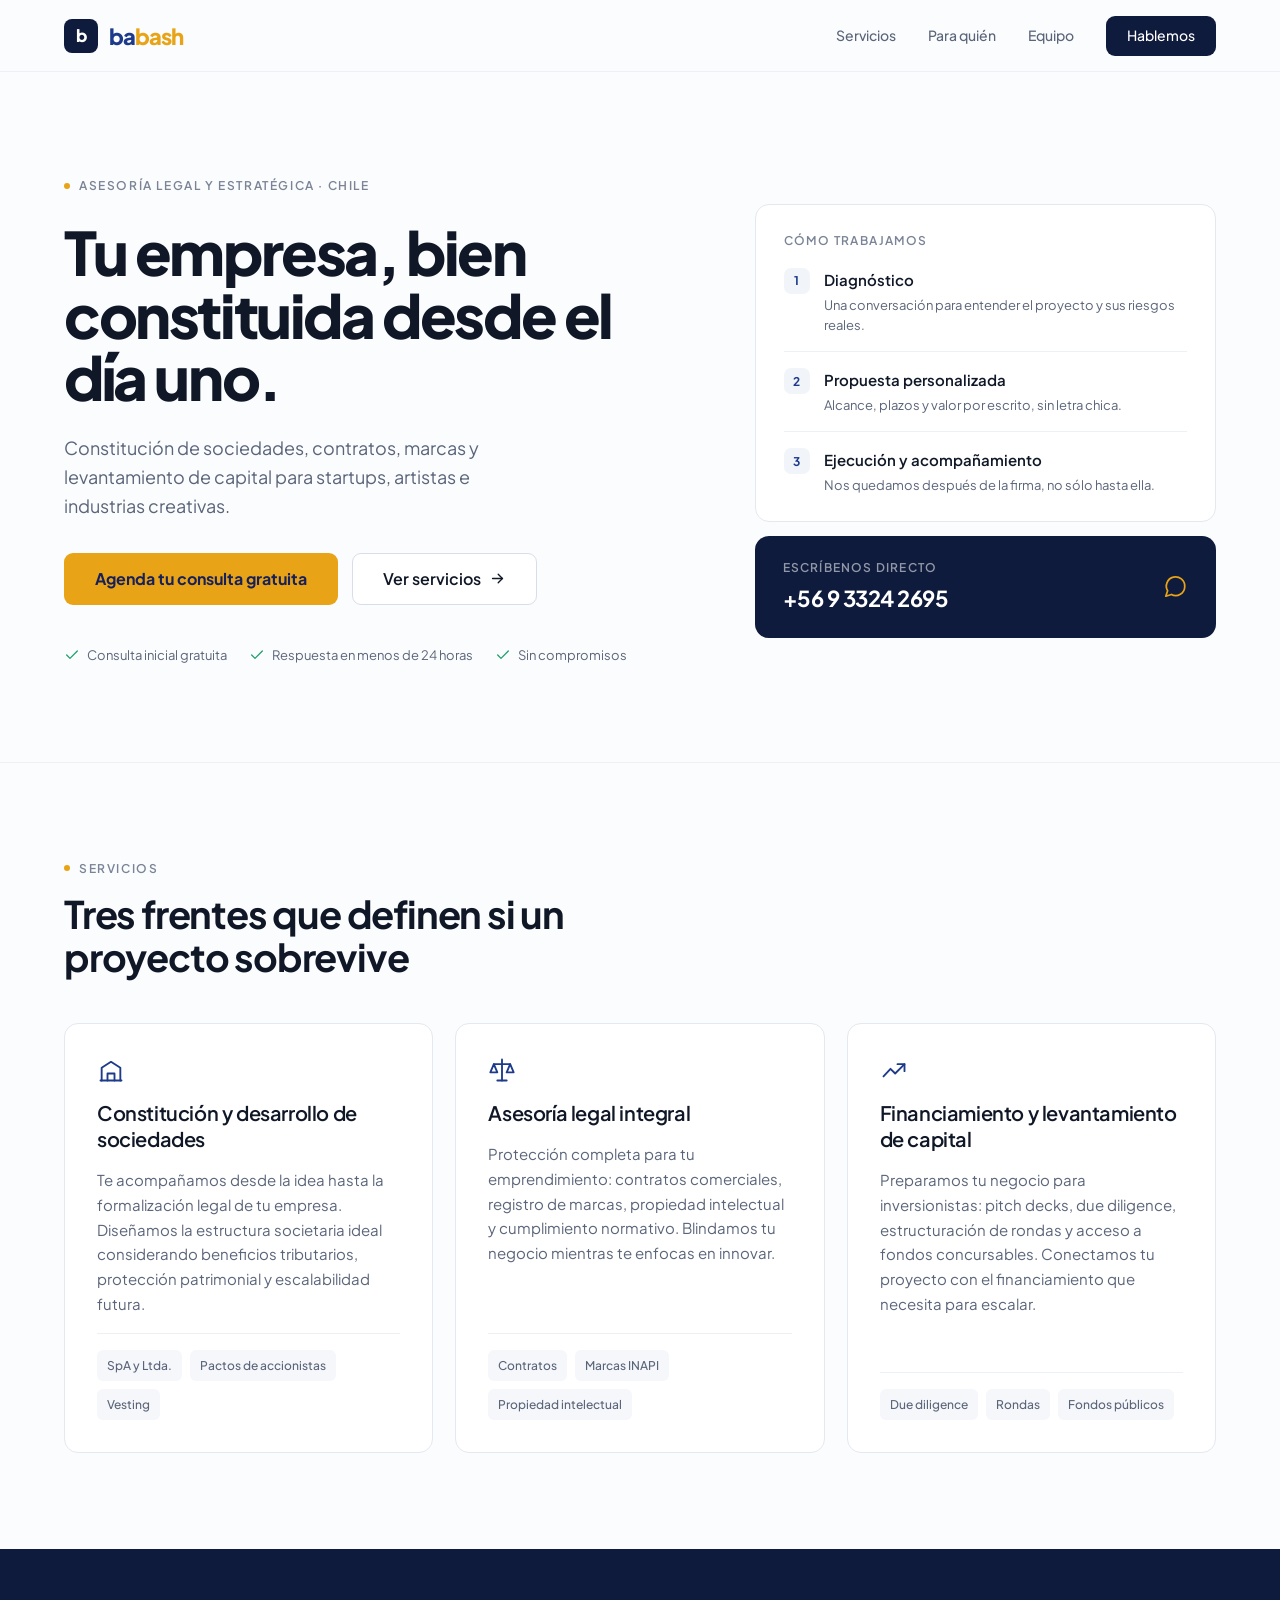
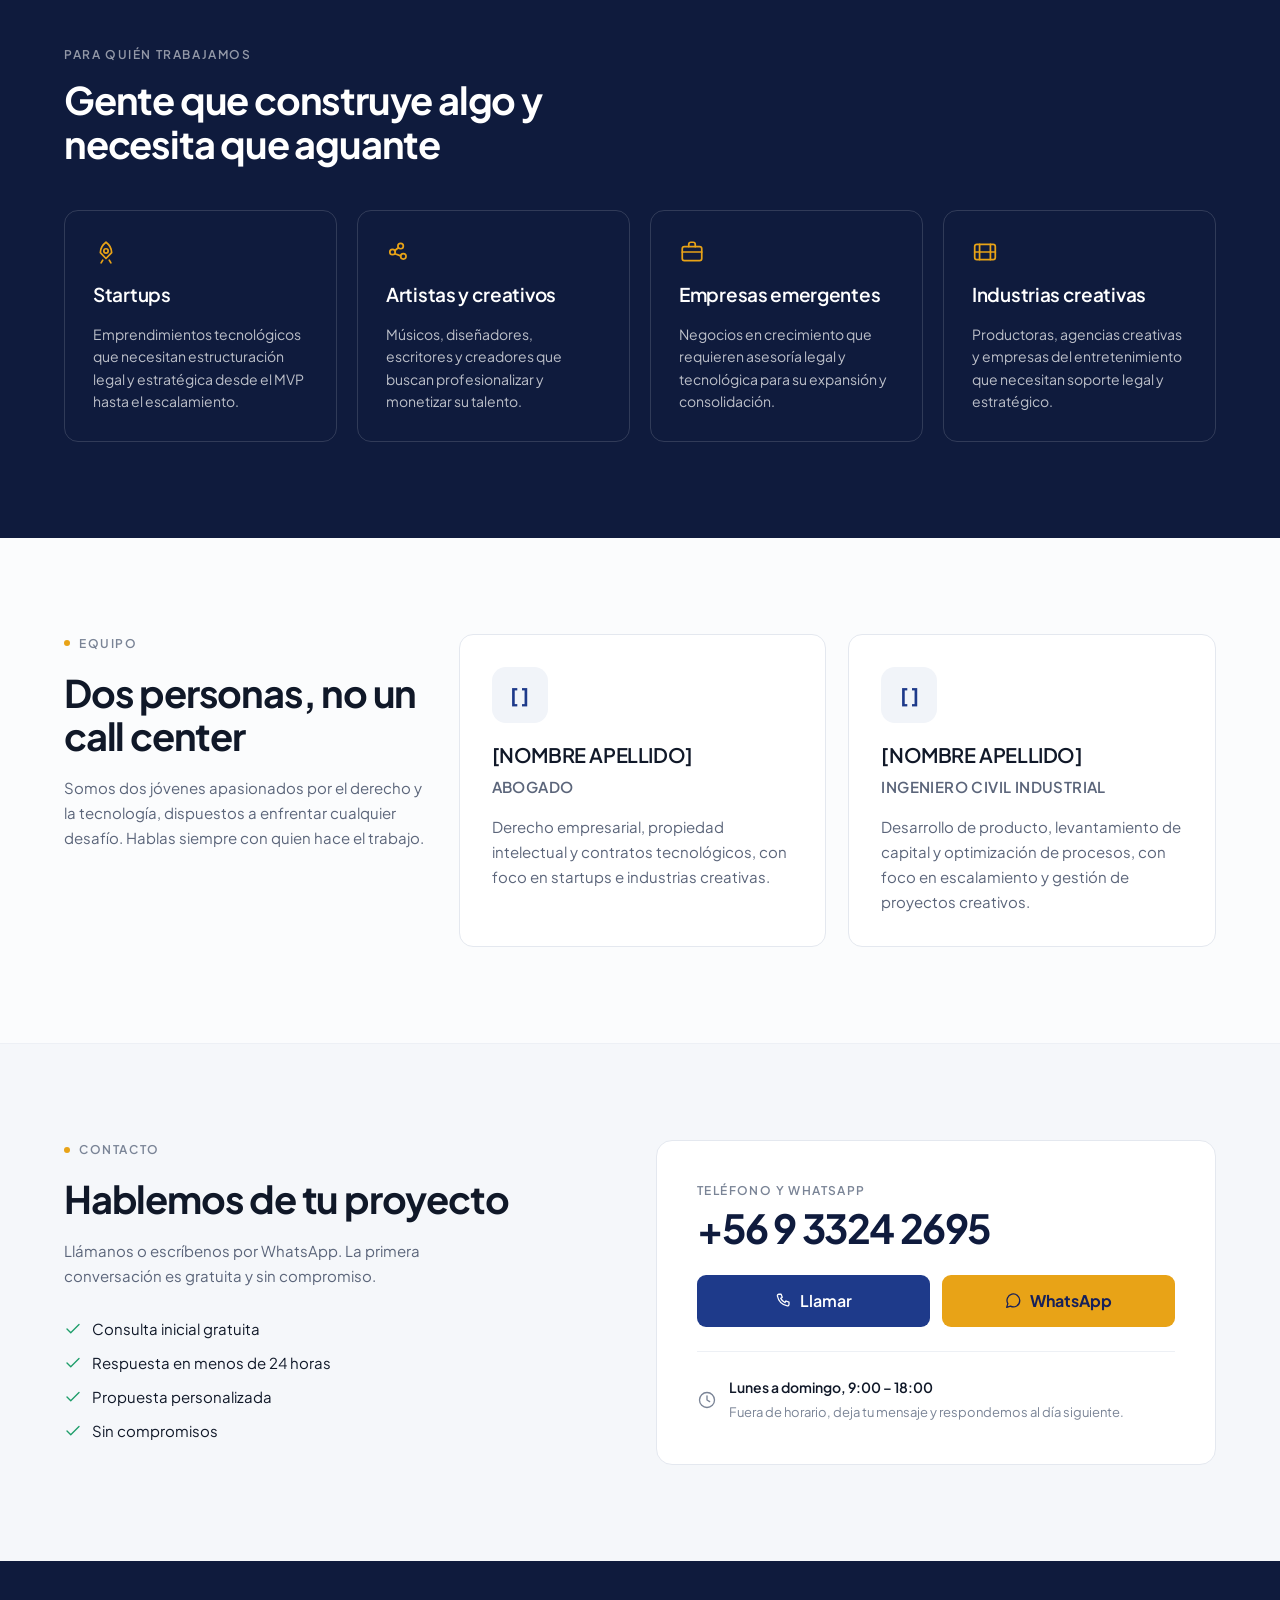
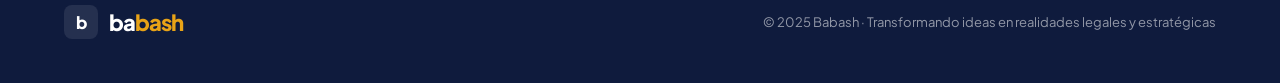
==== commit 456d1af9: "Monograma de una sola b y og.png con la marca nueva - El monograma pasa de "bb" a una sola b blanca " ====
--- a/index.html
+++ b/index.html
@@ -68,7 +68,7 @@
     <header class="site-header">
       <div class="container">
         <a href="#" class="logo" aria-label="Babash, inicio">
-          <span class="logo-mark" aria-hidden="true">b<span>b</span></span>
+          <span class="logo-mark" aria-hidden="true">b</span>
           <span class="logo-text">ba<span class="bash">bash</span></span>
         </a>
         <nav class="site-nav">
@@ -629,7 +629,7 @@
     <footer class="footer">
       <div class="container">
         <span class="logo logo--on-dark">
-          <span class="logo-mark" aria-hidden="true">b<span>b</span></span>
+          <span class="logo-mark" aria-hidden="true">b</span>
           <span class="logo-text">ba<span class="bash">bash</span></span>
         </span>
         <p>
--- a/css/hero.css
+++ b/css/hero.css
@@ -18,10 +18,6 @@
   letter-spacing: -0.8px;
   line-height: 1;
   color: #fff;
-}
-
-.logo-mark span {
-  color: var(--amber);
 }
 
 .logo-text {
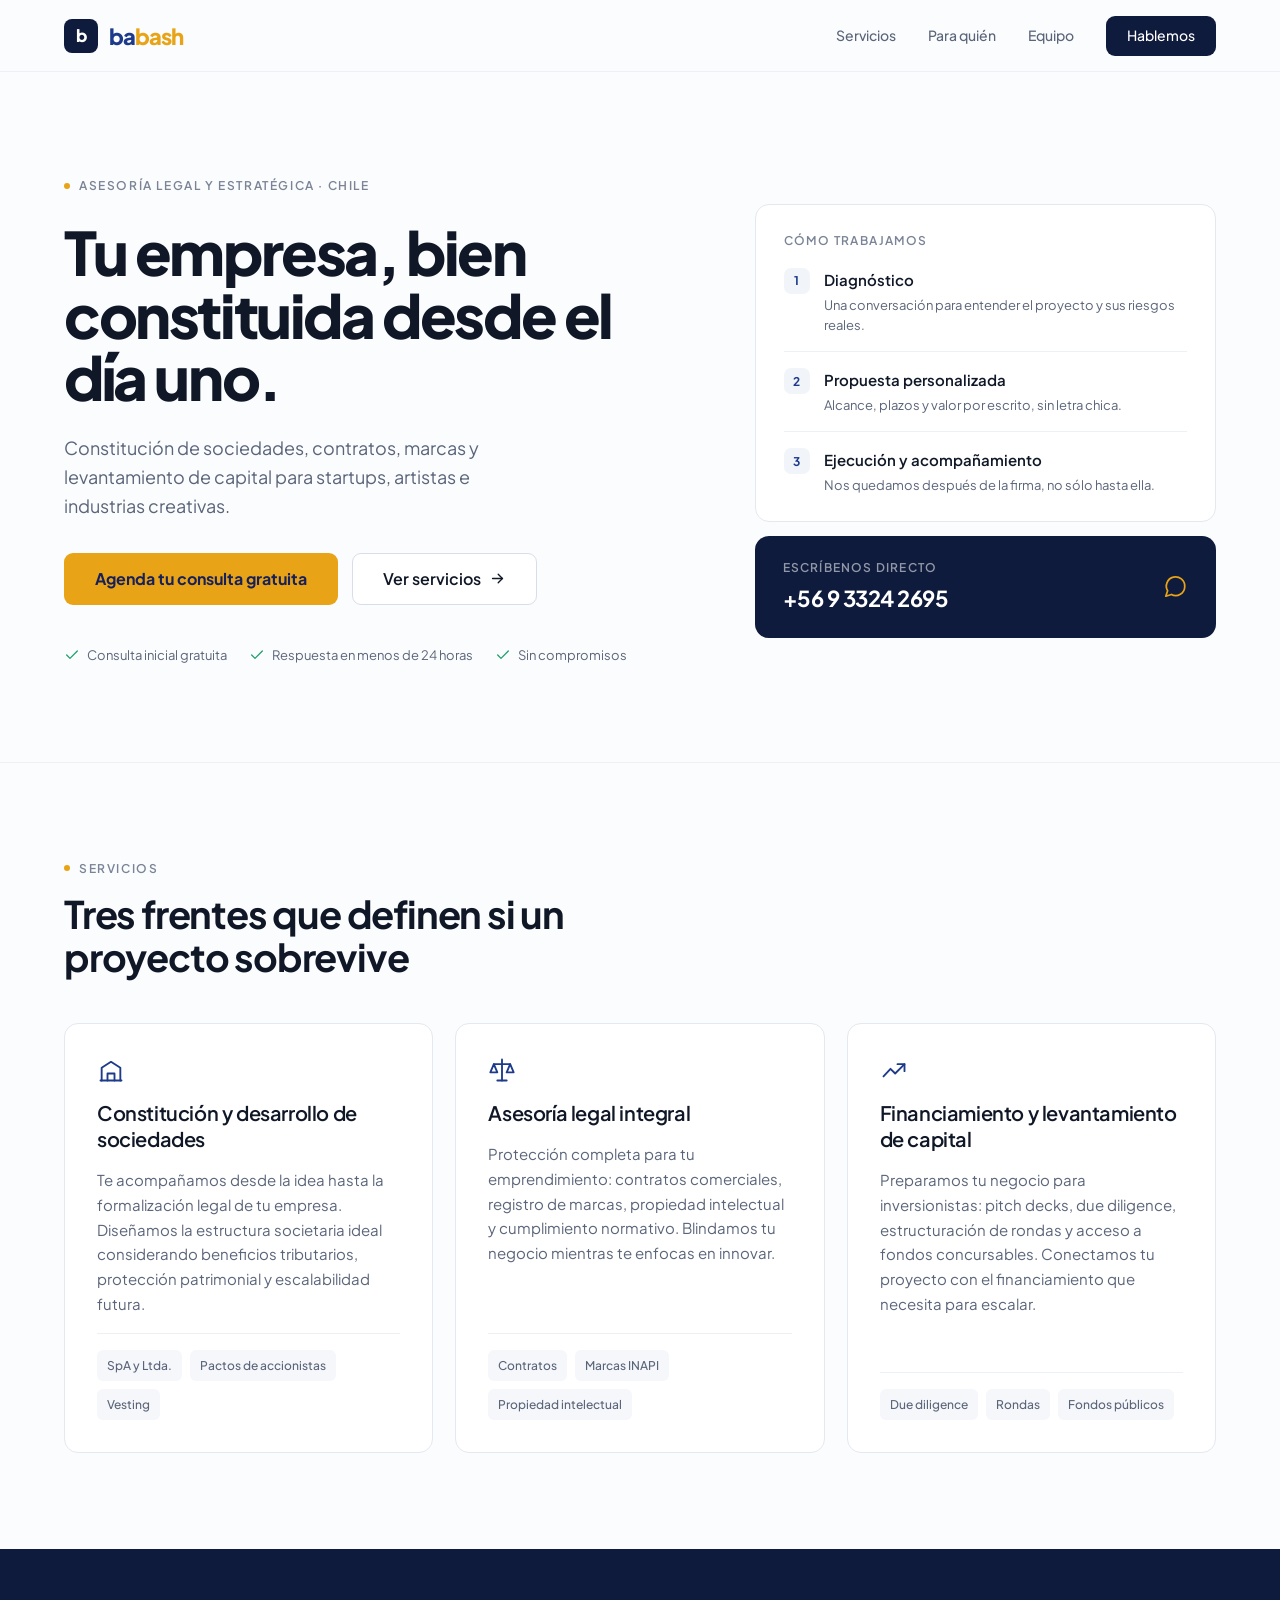
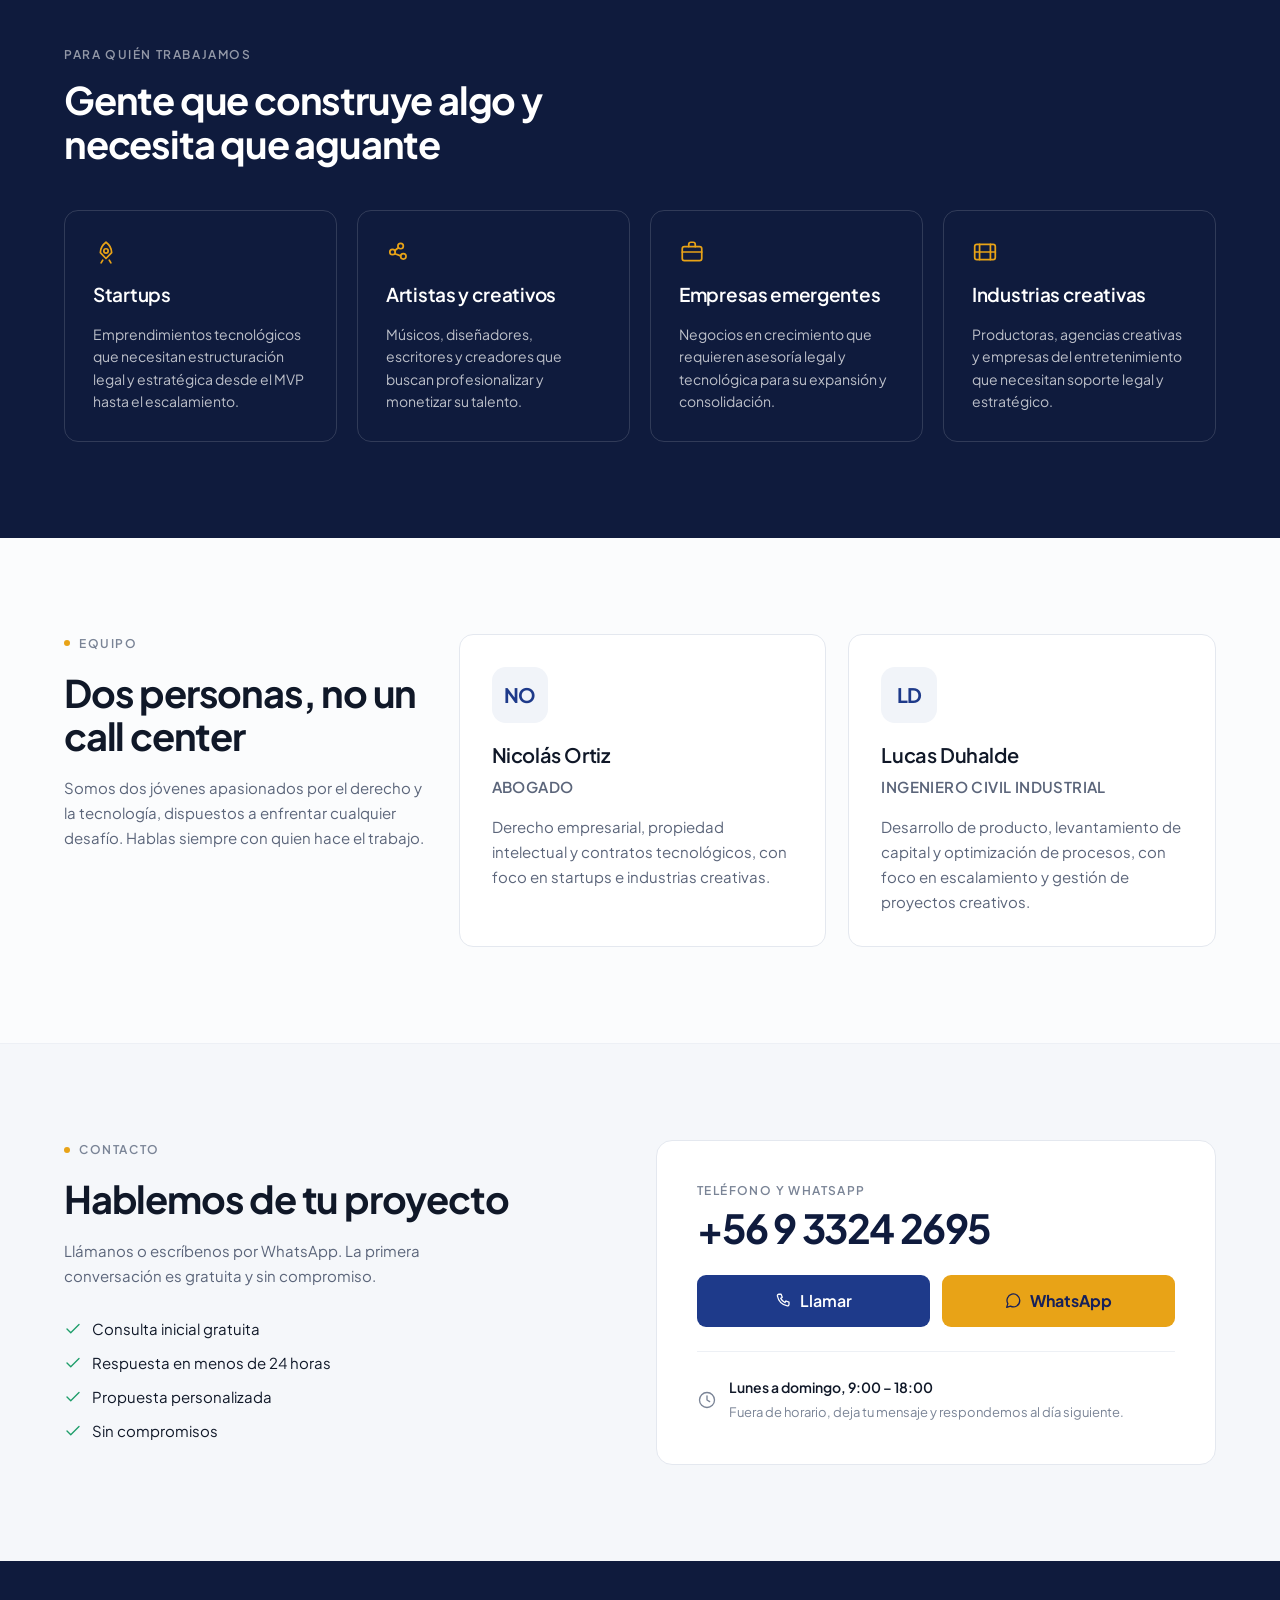
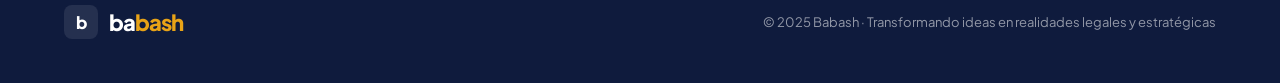
==== commit 03ea9898: "Equipo: nombres reales en lugar de los marcadores Nicolás Ortiz (abogado) y Lucas Duhalde (ingeniero" ====
--- a/index.html
+++ b/index.html
@@ -449,9 +449,9 @@
         </div>
         <div class="about-content">
           <article class="card profile-card reveal">
-            <div class="profile-avatar" aria-hidden="true">[ ]</div>
+            <div class="profile-avatar" aria-hidden="true">NO</div>
             <div>
-              <h3>[NOMBRE APELLIDO]</h3>
+              <h3>Nicolás Ortiz</h3>
               <p class="profile-role">Abogado</p>
             </div>
             <p>
@@ -461,9 +461,9 @@
           </article>
 
           <article class="card profile-card reveal">
-            <div class="profile-avatar" aria-hidden="true">[ ]</div>
+            <div class="profile-avatar" aria-hidden="true">LD</div>
             <div>
-              <h3>[NOMBRE APELLIDO]</h3>
+              <h3>Lucas Duhalde</h3>
               <p class="profile-role">Ingeniero civil industrial</p>
             </div>
             <p>
